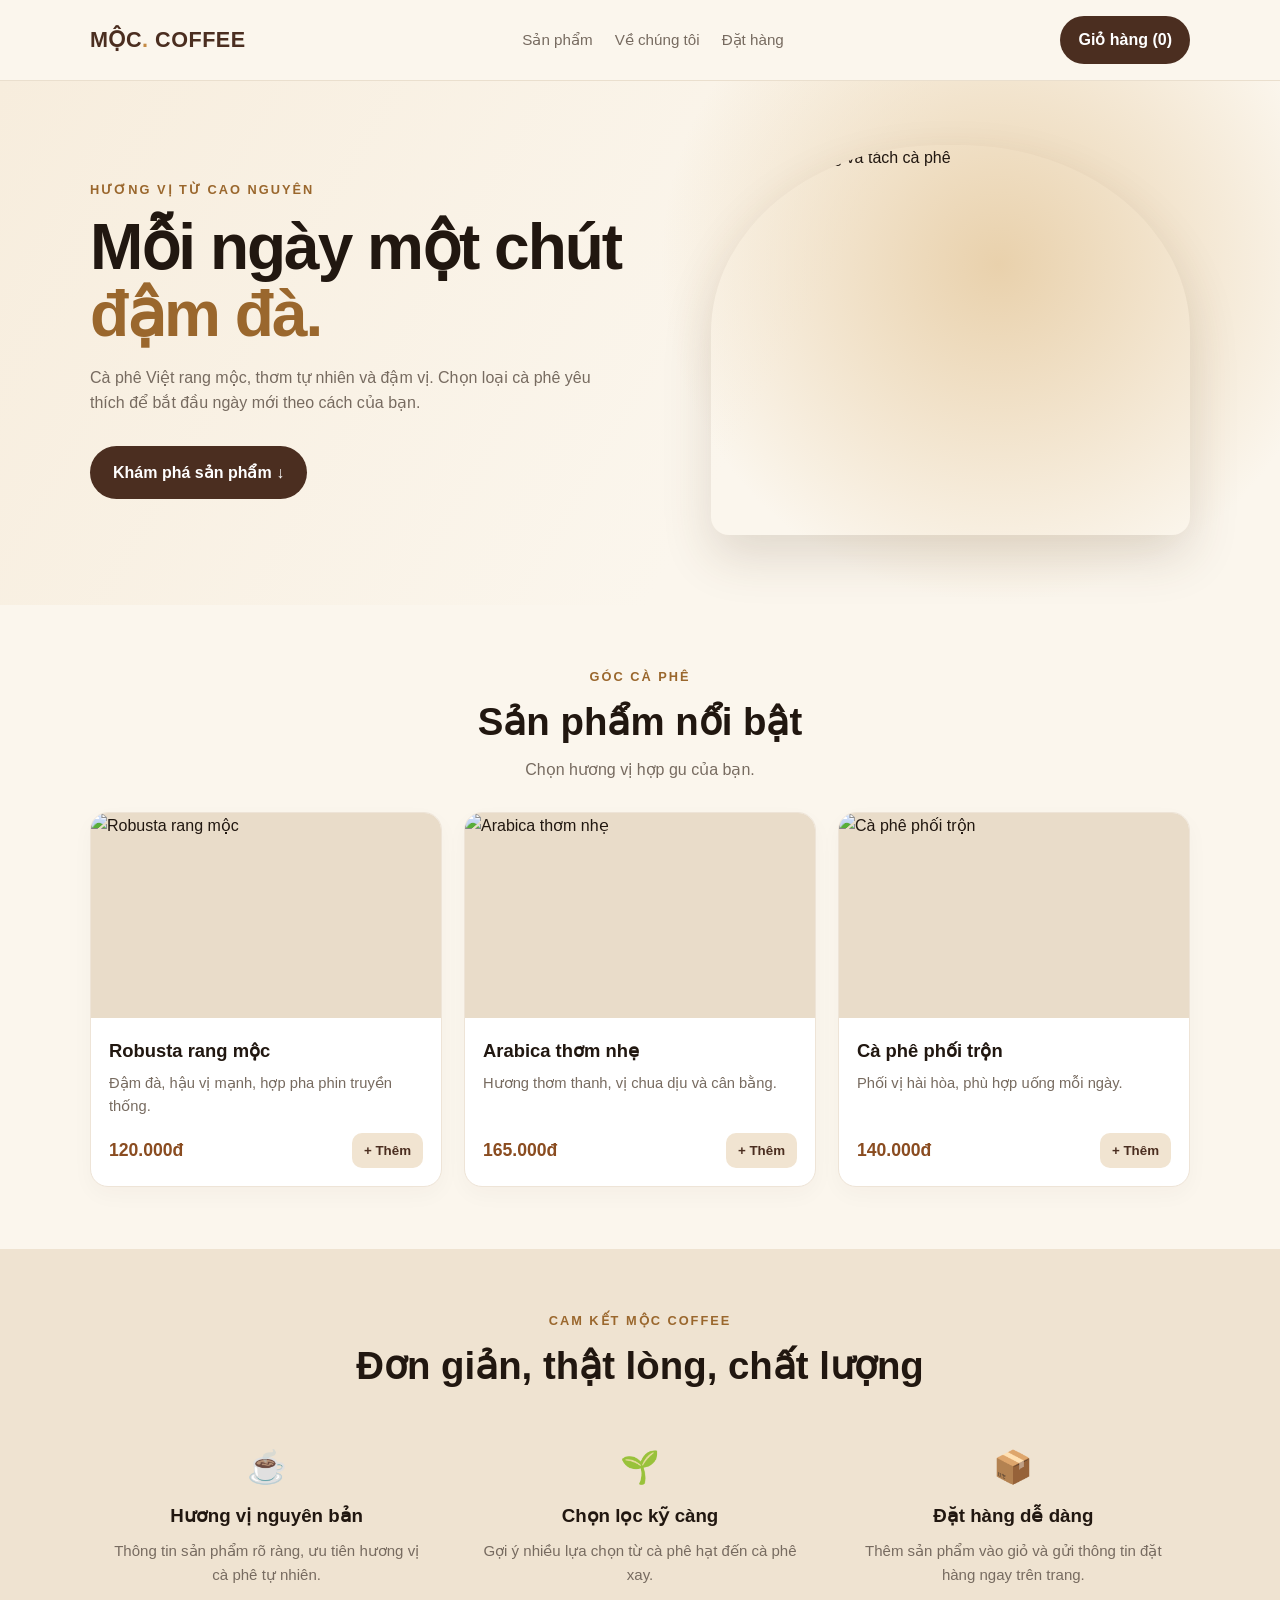
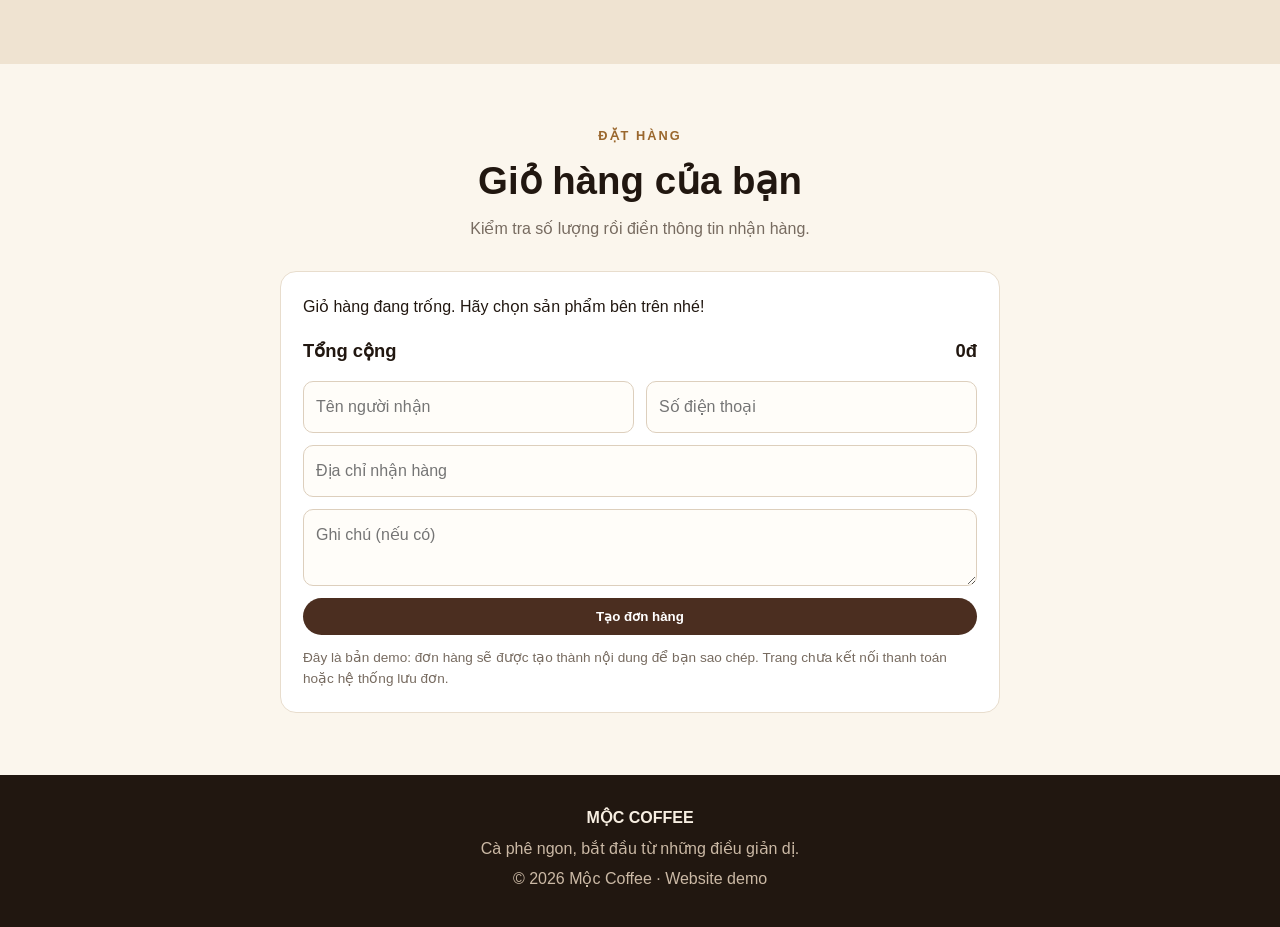
==== website-ca-phe/index.html @ 6c5aed4b "Tách HTML CSS JavaScript thành các file riêng cho VS Code" ====
<!doctype html>
<html lang="vi">
<head>
<meta charset="utf-8">
<meta name="viewport" content="width=device-width, initial-scale=1">
<meta name="description" content="Cà phê nguyên chất, rang mộc, giao tận nhà.">
<title>Mộc Coffee — Cà phê nguyên chất</title>
<link rel="stylesheet" href="style.css">
</head>
<body>
<header><div class="wrap"><nav><a class="logo" href="#">MỘC<span>.</span> COFFEE</a><div class="navlinks"><a href="#san-pham">Sản phẩm</a><a href="#ve-chung-toi">Về chúng tôi</a><a href="#dat-hang">Đặt hàng</a></div><a class="cartbtn" href="#dat-hang">Giỏ hàng (<span id="cart-count">0</span>)</a></nav></div></header>
<main>
<section class="hero"><div class="wrap hero-grid"><div><div class="eyebrow">Hương vị từ cao nguyên</div><h1>Mỗi ngày một chút <span style="color:#9a672d">đậm đà.</span></h1><p>Cà phê Việt rang mộc, thơm tự nhiên và đậm vị. Chọn loại cà phê yêu thích để bắt đầu ngày mới theo cách của bạn.</p><a class="btn" href="#san-pham">Khám phá sản phẩm ↓</a></div><img class="hero-img" src="https://images.unsplash.com/photo-1447933601403-0c6688de566e?auto=format&fit=crop&w=1000&q=85" alt="Hạt cà phê rang và tách cà phê"></div></section>
<section id="san-pham"><div class="wrap"><div class="section-head"><div class="eyebrow">Góc cà phê</div><h2>Sản phẩm nổi bật</h2><p>Chọn hương vị hợp gu của bạn.</p></div><div class="products" id="products"></div></div></section>
<section class="promise" id="ve-chung-toi"><div class="wrap"><div class="section-head"><div class="eyebrow">Cam kết Mộc Coffee</div><h2>Đơn giản, thật lòng, chất lượng</h2></div><div class="promise-grid"><article><div class="emoji">☕</div><h3>Hương vị nguyên bản</h3><p>Thông tin sản phẩm rõ ràng, ưu tiên hương vị cà phê tự nhiên.</p></article><article><div class="emoji">🌱</div><h3>Chọn lọc kỹ càng</h3><p>Gợi ý nhiều lựa chọn từ cà phê hạt đến cà phê xay.</p></article><article><div class="emoji">📦</div><h3>Đặt hàng dễ dàng</h3><p>Thêm sản phẩm vào giỏ và gửi thông tin đặt hàng ngay trên trang.</p></article></div></div></section>
<section id="dat-hang"><div class="wrap"><div class="section-head"><div class="eyebrow">Đặt hàng</div><h2>Giỏ hàng của bạn</h2><p>Kiểm tra số lượng rồi điền thông tin nhận hàng.</p></div><div class="cart-panel"><div id="cart-items">Giỏ hàng đang trống. Hãy chọn sản phẩm bên trên nhé!</div><div class="cart-total"><span>Tổng cộng</span><span id="cart-total">0đ</span></div><form class="checkout" id="order-form"><input id="customer-name" placeholder="Tên người nhận" required><input id="customer-phone" placeholder="Số điện thoại" type="tel" required><input id="customer-address" placeholder="Địa chỉ nhận hàng" required style="grid-column:1/-1"><textarea id="customer-note" placeholder="Ghi chú (nếu có)"></textarea><button class="btn" type="submit">Tạo đơn hàng</button></form><p class="notice">Đây là bản demo: đơn hàng sẽ được tạo thành nội dung để bạn sao chép. Trang chưa kết nối thanh toán hoặc hệ thống lưu đơn.</p><div id="order-result" aria-live="polite"></div></div></div></section>
</main>
<footer><div class="wrap"><strong>MỘC COFFEE</strong><p>Cà phê ngon, bắt đầu từ những điều giản dị.</p><p>© <span id="year"></span> Mộc Coffee · Website demo</p></div></footer>
<script src="script.js" defer></script>
</body></html>
---- website-ca-phe/style.css ----
:root{--coffee:#4b2e20;--dark:#211710;--cream:#fbf6ed;--gold:#c58b45;--muted:#776b60}
*{box-sizing:border-box}html{scroll-behavior:smooth}body{margin:0;font-family:Arial,Helvetica,sans-serif;background:var(--cream);color:var(--dark);line-height:1.6}
a{color:inherit;text-decoration:none}.wrap{width:min(1100px,92%);margin:auto}
header{position:sticky;top:0;z-index:5;background:#fbf6edee;backdrop-filter:blur(10px);border-bottom:1px solid #eadfce}
nav{display:flex;align-items:center;justify-content:space-between;gap:18px;padding:16px 0}.logo{font-size:1.35rem;font-weight:800;color:var(--coffee);letter-spacing:.5px}.logo span{color:var(--gold)}.navlinks{display:flex;gap:22px;color:var(--muted);font-size:.95rem}.cartbtn,.btn{border:0;border-radius:999px;background:var(--coffee);color:white;padding:11px 18px;cursor:pointer;font-weight:700}.cartbtn{white-space:nowrap}.hero{padding:64px 0 70px;background:radial-gradient(circle at 78% 35%,#e9d1ac 0,transparent 32%),linear-gradient(120deg,#f7eddd,#fbf6ed 60%);overflow:hidden}
.hero-grid{display:grid;grid-template-columns:1.1fr .9fr;align-items:center;gap:36px}.eyebrow{color:#9a672d;text-transform:uppercase;letter-spacing:2px;font-weight:800;font-size:.8rem}.hero h1{font-size:clamp(2.5rem,5vw,4.6rem);line-height:1.05;letter-spacing:-2px;margin:14px 0}.hero p{color:var(--muted);max-width:510px}.hero .btn{display:inline-block;margin-top:14px;padding:14px 23px}.hero-img{width:100%;height:390px;object-fit:cover;border-radius:48% 48% 18px 18px;box-shadow:0 22px 50px #563a2028}
section{padding:62px 0}.section-head{text-align:center;margin-bottom:30px}.section-head h2{font-size:clamp(1.8rem,3vw,2.5rem);margin:4px 0}.section-head p{color:var(--muted);margin:0}.products{display:grid;grid-template-columns:repeat(3,1fr);gap:22px}.product{background:white;border:1px solid #eee4d7;border-radius:18px;overflow:hidden;box-shadow:0 8px 22px #3d281008;display:flex;flex-direction:column}.product img{width:100%;height:205px;object-fit:cover;background:#e9dcc9}.product-body{padding:18px;display:flex;flex-direction:column;flex:1}.product h3{margin:0 0 6px;font-size:1.15rem}.product p{margin:0 0 14px;color:var(--muted);font-size:.92rem;flex:1}.price-row{display:flex;align-items:center;justify-content:space-between;gap:10px}.price{font-weight:800;color:#8a4c20;font-size:1.1rem}.add{background:#f1e4d1;color:var(--coffee);border:0;border-radius:10px;padding:10px 12px;font-weight:800;cursor:pointer}.add:hover{background:#e7d1b2}
.promise{background:#efe3d1}.promise-grid{display:grid;grid-template-columns:repeat(3,1fr);gap:20px;text-align:center}.promise article{padding:15px}.promise .emoji{font-size:2rem}.promise h3{margin:8px 0}.promise p{color:var(--muted);margin:0;font-size:.94rem}
.cart-panel{background:white;border:1px solid #e8ddcd;border-radius:16px;padding:22px;max-width:720px;margin:28px auto 0}.cart-panel h3{margin-top:0}.cart-line{display:flex;justify-content:space-between;gap:12px;border-bottom:1px solid #eee5d9;padding:10px 0}.cart-line button{border:0;background:none;color:#9a4a2c;cursor:pointer}.cart-total{display:flex;justify-content:space-between;font-weight:800;font-size:1.15rem;padding:16px 0}.checkout{display:grid;grid-template-columns:1fr 1fr;gap:12px}.checkout input,.checkout textarea{width:100%;padding:12px;border:1px solid #ddcfbd;border-radius:10px;font:inherit;background:#fffdf9}.checkout textarea{grid-column:1/-1;min-height:75px}.checkout button{grid-column:1/-1}
.notice{font-size:.85rem;color:var(--muted);margin:12px 0 0}footer{background:var(--dark);color:#f8efe2;padding:30px 0;text-align:center}footer p{color:#cbb9a5;margin:5px}
@media(max-width:760px){.hero-grid{grid-template-columns:1fr}.hero-img{height:270px;max-width:440px;margin:auto}.products{grid-template-columns:1fr 1fr}.navlinks{display:none}.promise-grid{grid-template-columns:1fr}.hero{padding-top:44px}}
@media(max-width:480px){.products{grid-template-columns:1fr}.product img{height:230px}.checkout{grid-template-columns:1fr}.checkout textarea,.checkout button{grid-column:auto}.hero h1{letter-spacing:-1px}}
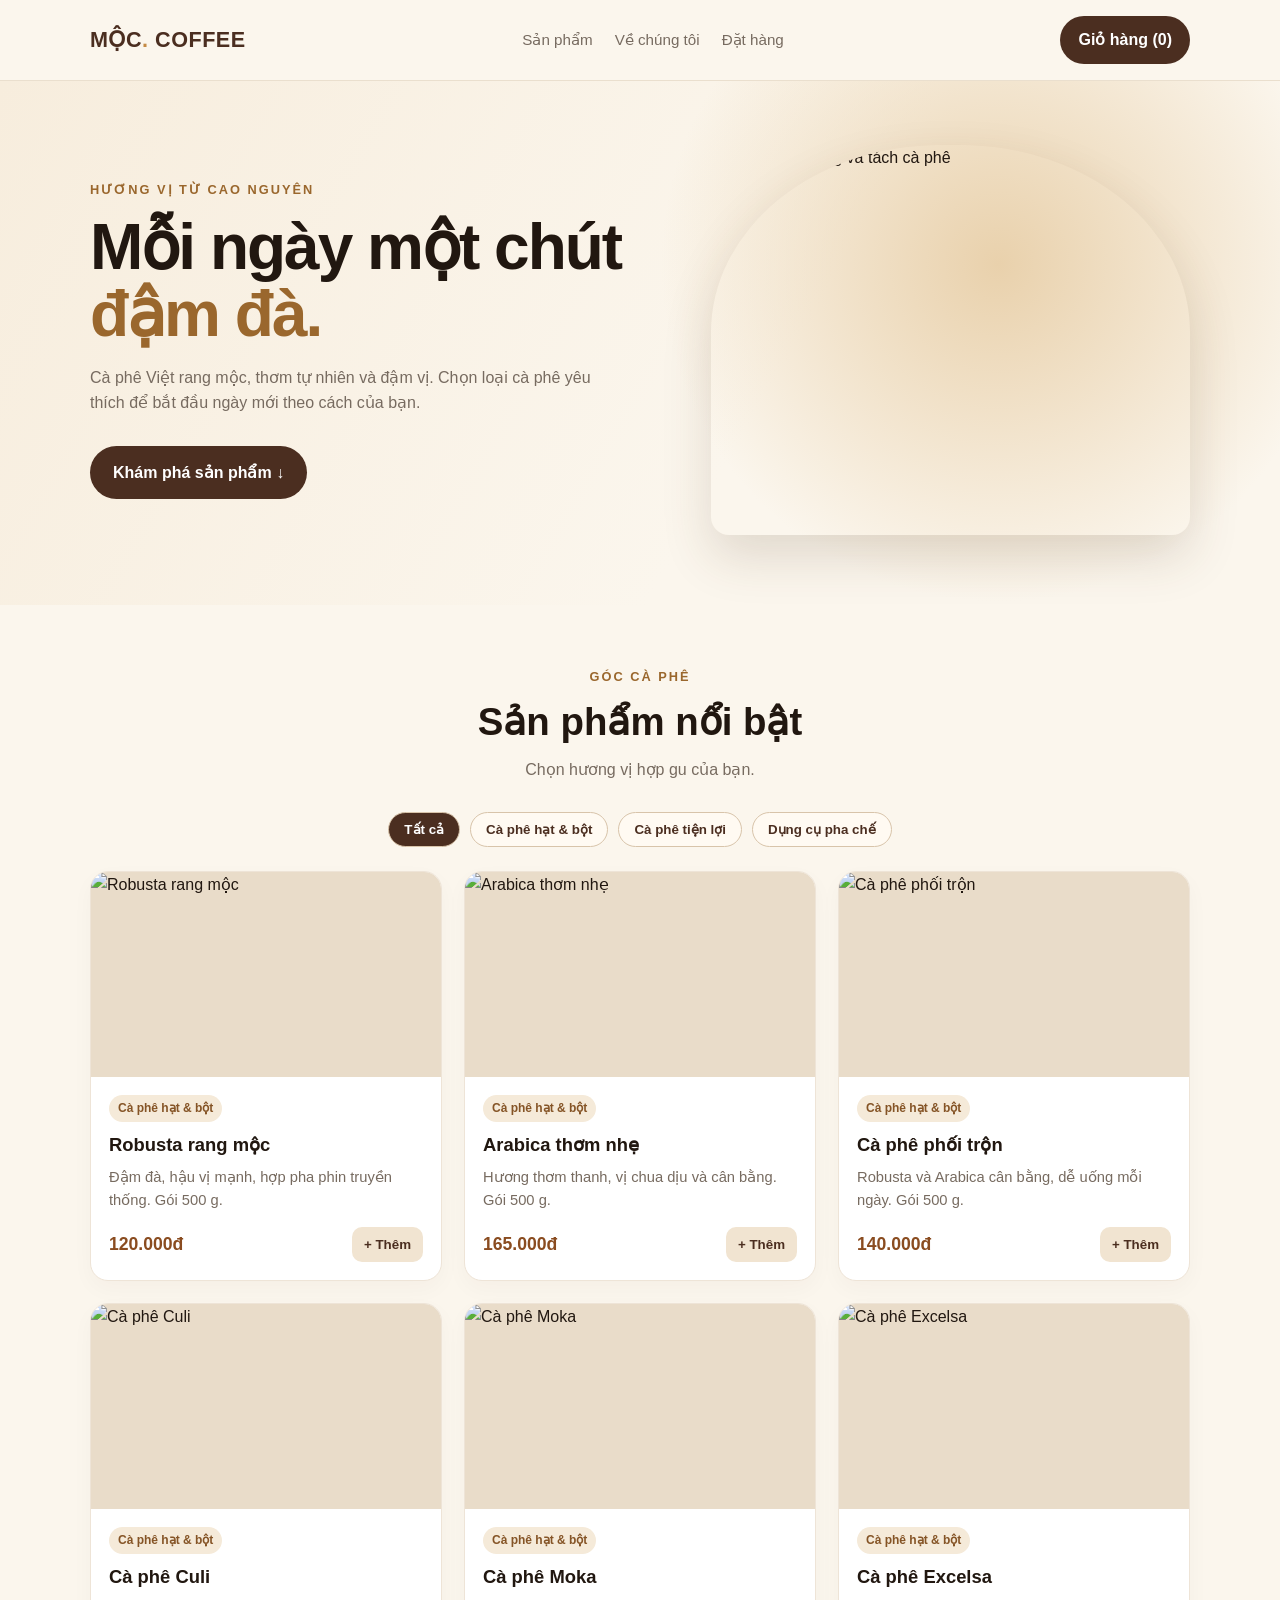
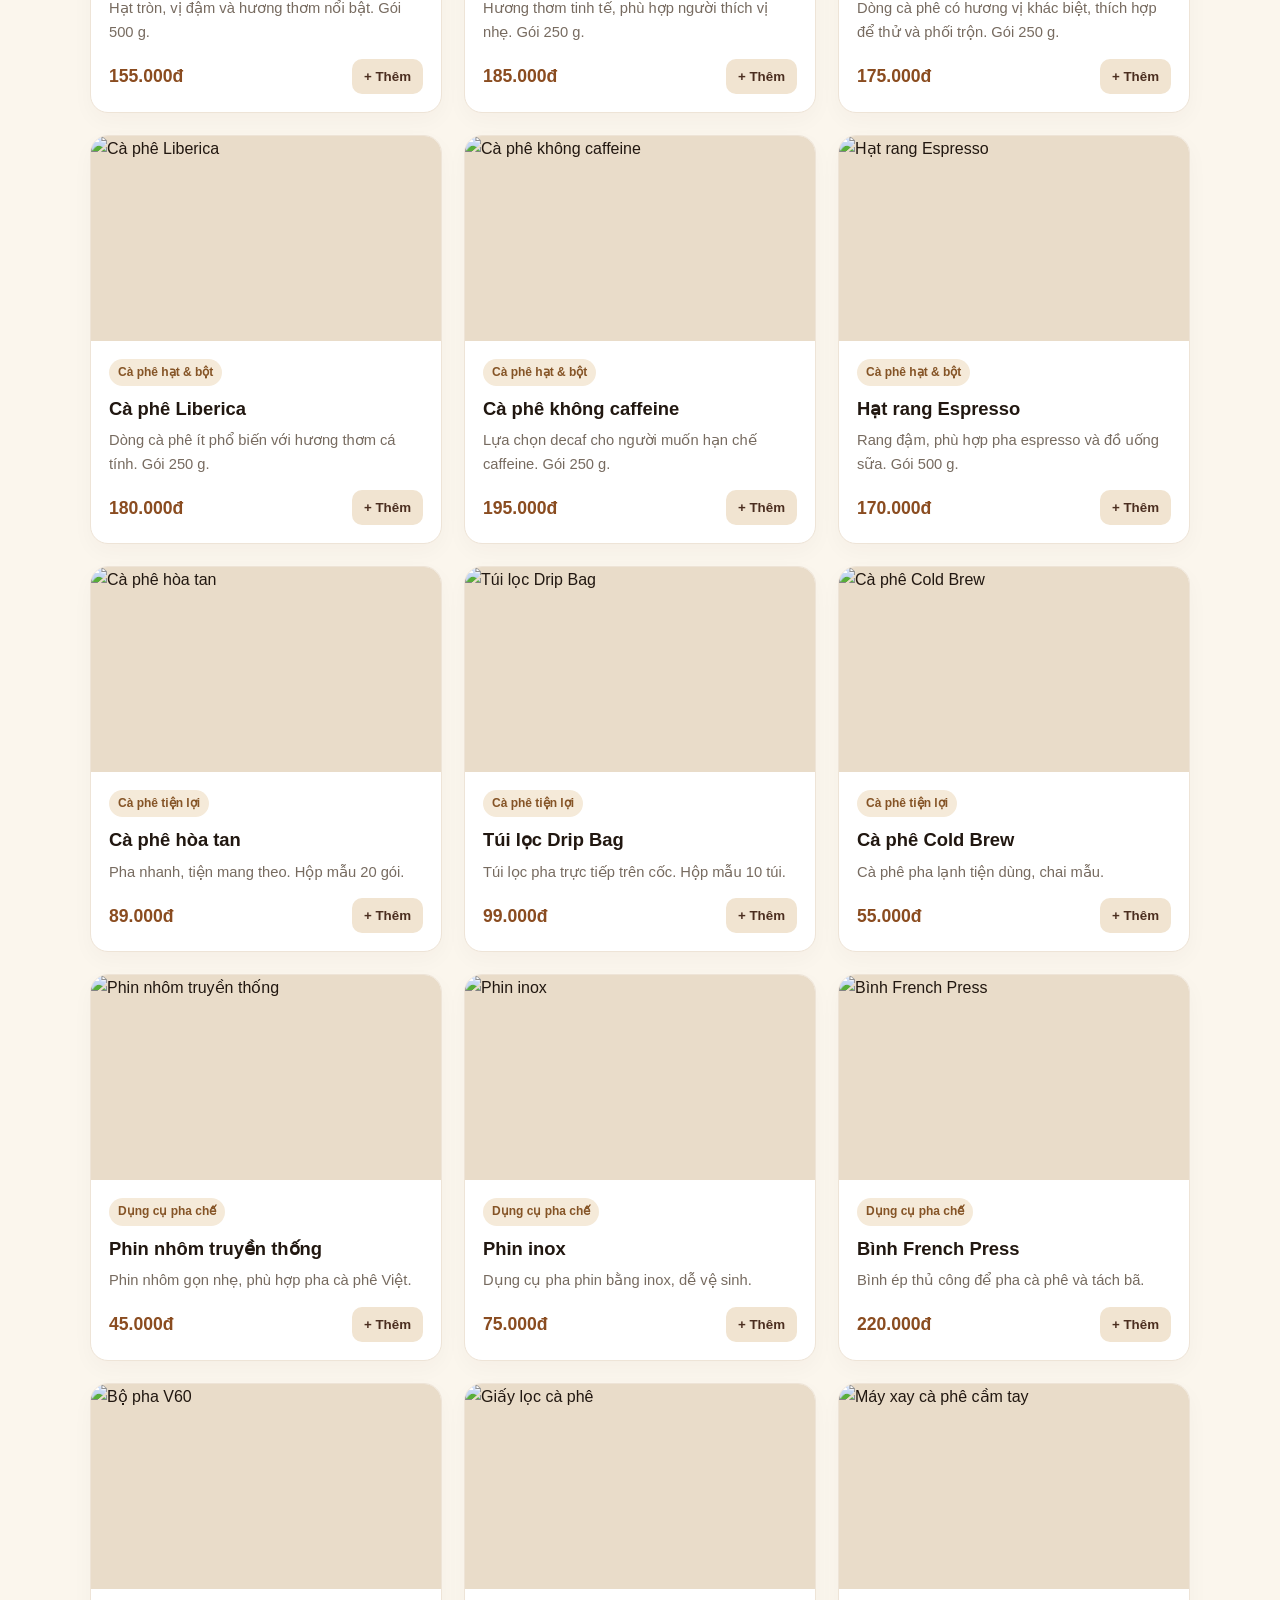
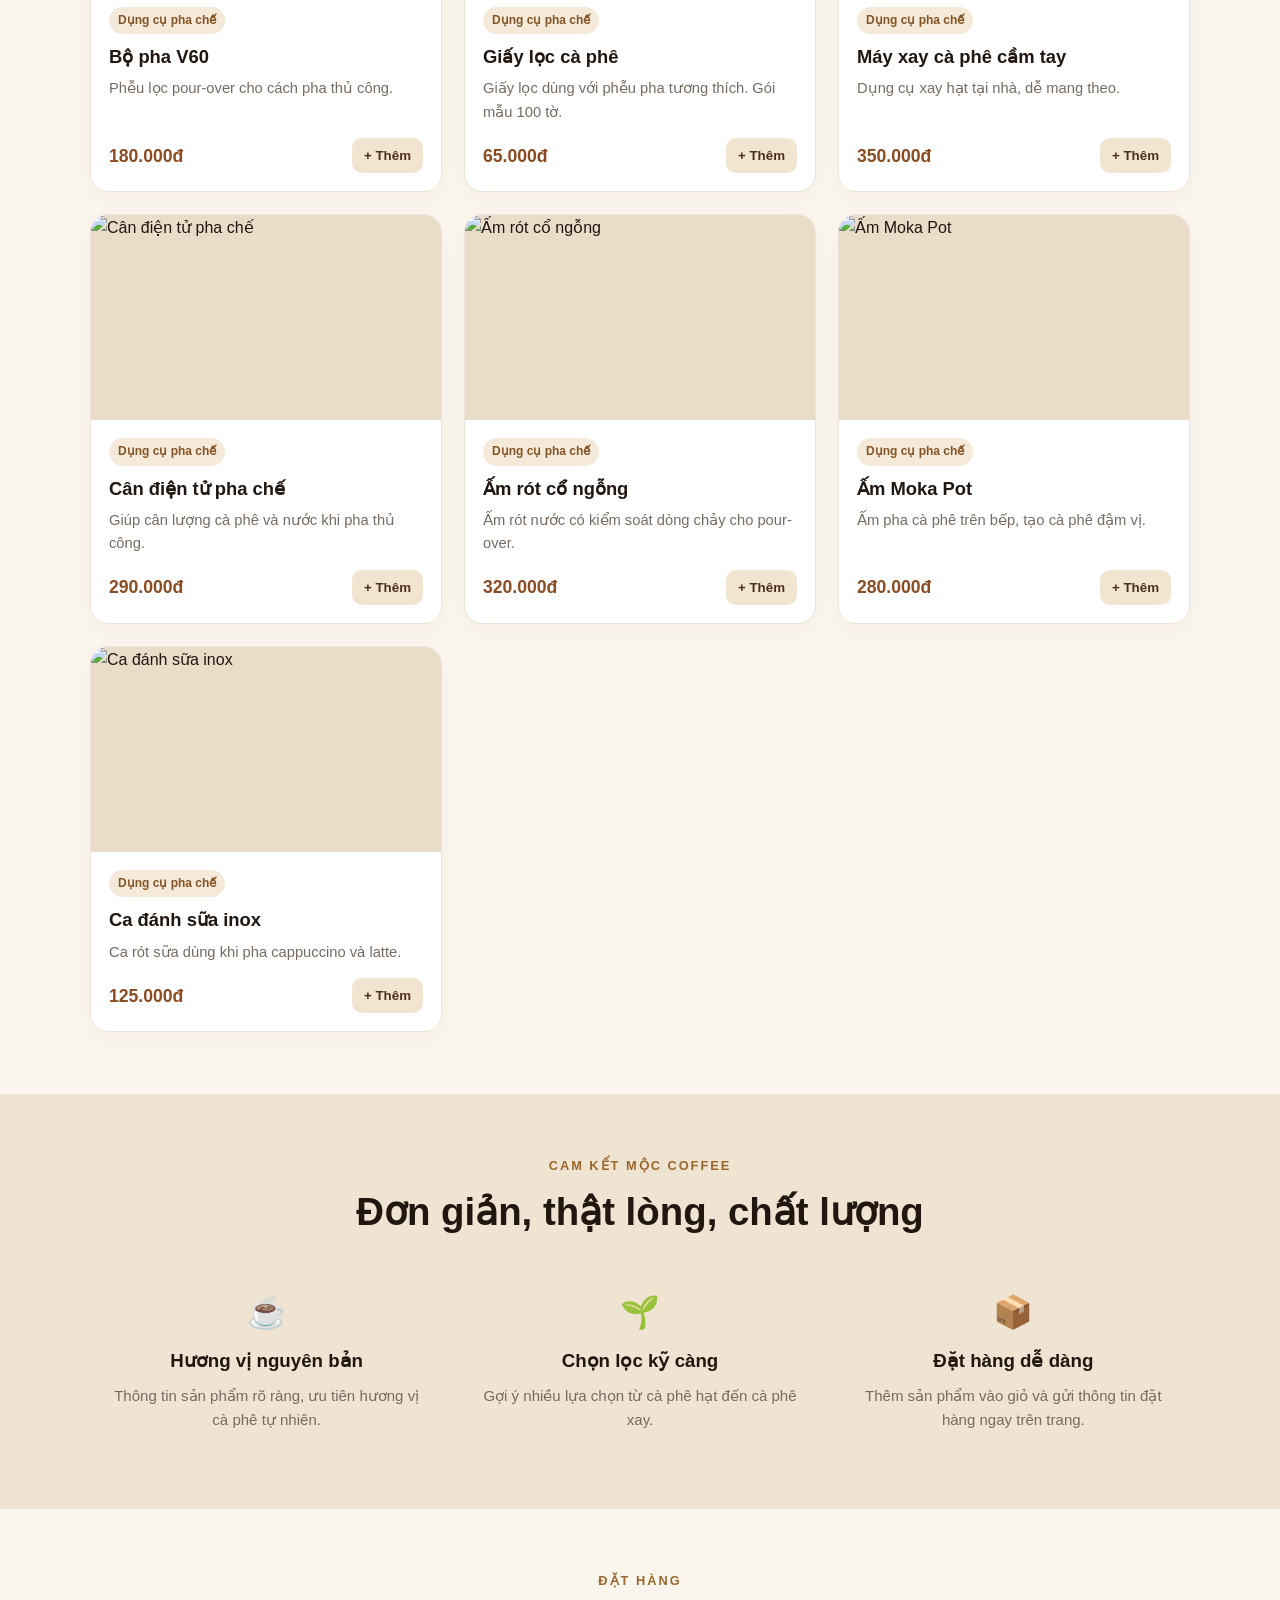
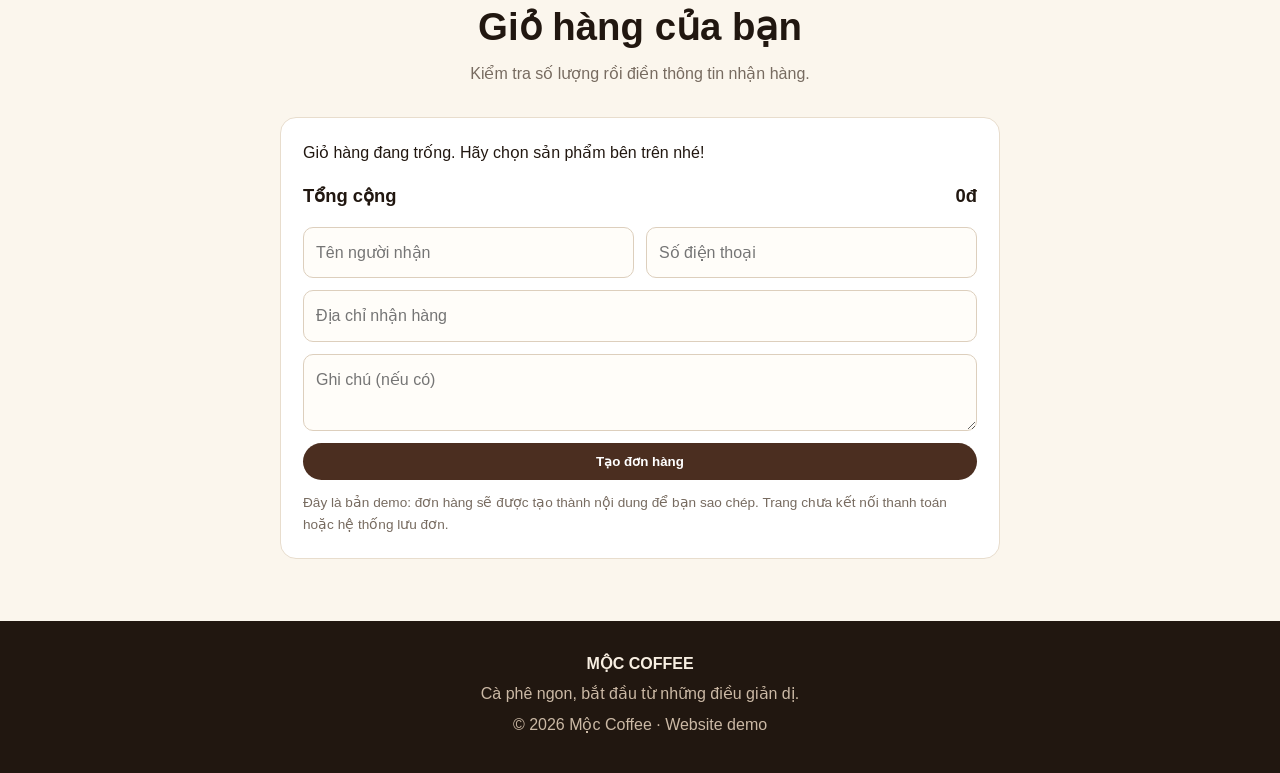
==== commit 42479ec9: "Mở rộng cửa hàng với nhiều loại cà phê và dụng cụ pha chế" ====
--- a/website-ca-phe/index.html
+++ b/website-ca-phe/index.html
@@ -5,16 +5,81 @@
 <meta name="viewport" content="width=device-width, initial-scale=1">
 <meta name="description" content="Cà phê nguyên chất, rang mộc, giao tận nhà.">
 <title>Mộc Coffee — Cà phê nguyên chất</title>
-<link rel="stylesheet" href="style.css">
+<style>
+:root{--coffee:#4b2e20;--dark:#211710;--cream:#fbf6ed;--gold:#c58b45;--muted:#776b60}
+*{box-sizing:border-box}html{scroll-behavior:smooth}body{margin:0;font-family:Arial,Helvetica,sans-serif;background:var(--cream);color:var(--dark);line-height:1.6}
+a{color:inherit;text-decoration:none}.wrap{width:min(1100px,92%);margin:auto}
+header{position:sticky;top:0;z-index:5;background:#fbf6edee;backdrop-filter:blur(10px);border-bottom:1px solid #eadfce}
+nav{display:flex;align-items:center;justify-content:space-between;gap:18px;padding:16px 0}.logo{font-size:1.35rem;font-weight:800;color:var(--coffee);letter-spacing:.5px}.logo span{color:var(--gold)}.navlinks{display:flex;gap:22px;color:var(--muted);font-size:.95rem}.cartbtn,.btn{border:0;border-radius:999px;background:var(--coffee);color:white;padding:11px 18px;cursor:pointer;font-weight:700}.cartbtn{white-space:nowrap}.hero{padding:64px 0 70px;background:radial-gradient(circle at 78% 35%,#e9d1ac 0,transparent 32%),linear-gradient(120deg,#f7eddd,#fbf6ed 60%);overflow:hidden}
+.hero-grid{display:grid;grid-template-columns:1.1fr .9fr;align-items:center;gap:36px}.eyebrow{color:#9a672d;text-transform:uppercase;letter-spacing:2px;font-weight:800;font-size:.8rem}.hero h1{font-size:clamp(2.5rem,5vw,4.6rem);line-height:1.05;letter-spacing:-2px;margin:14px 0}.hero p{color:var(--muted);max-width:510px}.hero .btn{display:inline-block;margin-top:14px;padding:14px 23px}.hero-img{width:100%;height:390px;object-fit:cover;border-radius:48% 48% 18px 18px;box-shadow:0 22px 50px #563a2028}
+section{padding:62px 0}.section-head{text-align:center;margin-bottom:30px}.section-head h2{font-size:clamp(1.8rem,3vw,2.5rem);margin:4px 0}.section-head p{color:var(--muted);margin:0}.filters{display:flex;justify-content:center;flex-wrap:wrap;gap:10px;margin:0 0 24px}.filter{border:1px solid #d8c4aa;background:#fffaf2;color:var(--coffee);border-radius:999px;padding:9px 15px;cursor:pointer;font-weight:700}.filter.active,.filter:hover{background:var(--coffee);color:white}.product-category{display:inline-block;align-self:flex-start;font-size:.75rem;font-weight:700;color:#855426;background:#f5ead9;border-radius:999px;padding:4px 9px;margin-bottom:8px}.products{display:grid;grid-template-columns:repeat(3,1fr);gap:22px}.product{background:white;border:1px solid #eee4d7;border-radius:18px;overflow:hidden;box-shadow:0 8px 22px #3d281008;display:flex;flex-direction:column}.product img{width:100%;height:205px;object-fit:cover;background:#e9dcc9}.product-body{padding:18px;display:flex;flex-direction:column;flex:1}.product h3{margin:0 0 6px;font-size:1.15rem}.product p{margin:0 0 14px;color:var(--muted);font-size:.92rem;flex:1}.price-row{display:flex;align-items:center;justify-content:space-between;gap:10px}.price{font-weight:800;color:#8a4c20;font-size:1.1rem}.add{background:#f1e4d1;color:var(--coffee);border:0;border-radius:10px;padding:10px 12px;font-weight:800;cursor:pointer}.add:hover{background:#e7d1b2}
+.promise{background:#efe3d1}.promise-grid{display:grid;grid-template-columns:repeat(3,1fr);gap:20px;text-align:center}.promise article{padding:15px}.promise .emoji{font-size:2rem}.promise h3{margin:8px 0}.promise p{color:var(--muted);margin:0;font-size:.94rem}
+.cart-panel{background:white;border:1px solid #e8ddcd;border-radius:16px;padding:22px;max-width:720px;margin:28px auto 0}.cart-panel h3{margin-top:0}.cart-line{display:flex;justify-content:space-between;gap:12px;border-bottom:1px solid #eee5d9;padding:10px 0}.cart-line button{border:0;background:none;color:#9a4a2c;cursor:pointer}.cart-total{display:flex;justify-content:space-between;font-weight:800;font-size:1.15rem;padding:16px 0}.checkout{display:grid;grid-template-columns:1fr 1fr;gap:12px}.checkout input,.checkout textarea{width:100%;padding:12px;border:1px solid #ddcfbd;border-radius:10px;font:inherit;background:#fffdf9}.checkout textarea{grid-column:1/-1;min-height:75px}.checkout button{grid-column:1/-1}
+.notice{font-size:.85rem;color:var(--muted);margin:12px 0 0}footer{background:var(--dark);color:#f8efe2;padding:30px 0;text-align:center}footer p{color:#cbb9a5;margin:5px}
+@media(max-width:760px){.hero-grid{grid-template-columns:1fr}.hero-img{height:270px;max-width:440px;margin:auto}.products{grid-template-columns:1fr 1fr}.navlinks{display:none}.promise-grid{grid-template-columns:1fr}.hero{padding-top:44px}}
+@media(max-width:480px){.products{grid-template-columns:1fr}.product img{height:230px}.checkout{grid-template-columns:1fr}.checkout textarea,.checkout button{grid-column:auto}.hero h1{letter-spacing:-1px}}
+
+</style>
 </head>
 <body>
 <header><div class="wrap"><nav><a class="logo" href="#">MỘC<span>.</span> COFFEE</a><div class="navlinks"><a href="#san-pham">Sản phẩm</a><a href="#ve-chung-toi">Về chúng tôi</a><a href="#dat-hang">Đặt hàng</a></div><a class="cartbtn" href="#dat-hang">Giỏ hàng (<span id="cart-count">0</span>)</a></nav></div></header>
 <main>
 <section class="hero"><div class="wrap hero-grid"><div><div class="eyebrow">Hương vị từ cao nguyên</div><h1>Mỗi ngày một chút <span style="color:#9a672d">đậm đà.</span></h1><p>Cà phê Việt rang mộc, thơm tự nhiên và đậm vị. Chọn loại cà phê yêu thích để bắt đầu ngày mới theo cách của bạn.</p><a class="btn" href="#san-pham">Khám phá sản phẩm ↓</a></div><img class="hero-img" src="https://images.unsplash.com/photo-1447933601403-0c6688de566e?auto=format&fit=crop&w=1000&q=85" alt="Hạt cà phê rang và tách cà phê"></div></section>
-<section id="san-pham"><div class="wrap"><div class="section-head"><div class="eyebrow">Góc cà phê</div><h2>Sản phẩm nổi bật</h2><p>Chọn hương vị hợp gu của bạn.</p></div><div class="products" id="products"></div></div></section>
+<section id="san-pham"><div class="wrap"><div class="section-head"><div class="eyebrow">Góc cà phê</div><h2>Sản phẩm nổi bật</h2><p>Chọn hương vị hợp gu của bạn.</p></div><div class="filters" id="product-filters" aria-label="Lọc sản phẩm"><button class="filter active" type="button" data-filter="Tất cả">Tất cả</button><button class="filter" type="button" data-filter="Cà phê hạt & bột">Cà phê hạt & bột</button><button class="filter" type="button" data-filter="Cà phê tiện lợi">Cà phê tiện lợi</button><button class="filter" type="button" data-filter="Dụng cụ pha chế">Dụng cụ pha chế</button></div><div class="products" id="products"></div></div></section>
 <section class="promise" id="ve-chung-toi"><div class="wrap"><div class="section-head"><div class="eyebrow">Cam kết Mộc Coffee</div><h2>Đơn giản, thật lòng, chất lượng</h2></div><div class="promise-grid"><article><div class="emoji">☕</div><h3>Hương vị nguyên bản</h3><p>Thông tin sản phẩm rõ ràng, ưu tiên hương vị cà phê tự nhiên.</p></article><article><div class="emoji">🌱</div><h3>Chọn lọc kỹ càng</h3><p>Gợi ý nhiều lựa chọn từ cà phê hạt đến cà phê xay.</p></article><article><div class="emoji">📦</div><h3>Đặt hàng dễ dàng</h3><p>Thêm sản phẩm vào giỏ và gửi thông tin đặt hàng ngay trên trang.</p></article></div></div></section>
 <section id="dat-hang"><div class="wrap"><div class="section-head"><div class="eyebrow">Đặt hàng</div><h2>Giỏ hàng của bạn</h2><p>Kiểm tra số lượng rồi điền thông tin nhận hàng.</p></div><div class="cart-panel"><div id="cart-items">Giỏ hàng đang trống. Hãy chọn sản phẩm bên trên nhé!</div><div class="cart-total"><span>Tổng cộng</span><span id="cart-total">0đ</span></div><form class="checkout" id="order-form"><input id="customer-name" placeholder="Tên người nhận" required><input id="customer-phone" placeholder="Số điện thoại" type="tel" required><input id="customer-address" placeholder="Địa chỉ nhận hàng" required style="grid-column:1/-1"><textarea id="customer-note" placeholder="Ghi chú (nếu có)"></textarea><button class="btn" type="submit">Tạo đơn hàng</button></form><p class="notice">Đây là bản demo: đơn hàng sẽ được tạo thành nội dung để bạn sao chép. Trang chưa kết nối thanh toán hoặc hệ thống lưu đơn.</p><div id="order-result" aria-live="polite"></div></div></div></section>
 </main>
 <footer><div class="wrap"><strong>MỘC COFFEE</strong><p>Cà phê ngon, bắt đầu từ những điều giản dị.</p><p>© <span id="year"></span> Mộc Coffee · Website demo</p></div></footer>
-<script src="script.js" defer></script>
+<script>
+const products=[
+{id:1,category:"Cà phê hạt & bột",name:"Robusta rang mộc",desc:"Đậm đà, hậu vị mạnh, hợp pha phin truyền thống. Gói 500 g.",price:120000,image:"https://images.unsplash.com/photo-1559525839-b184a4d698c7?auto=format&fit=crop&w=800&q=80"},
+{id:2,category:"Cà phê hạt & bột",name:"Arabica thơm nhẹ",desc:"Hương thơm thanh, vị chua dịu và cân bằng. Gói 500 g.",price:165000,image:"https://images.unsplash.com/photo-1559525839-8f275b3c5edd?auto=format&fit=crop&w=800&q=80"},
+{id:3,category:"Cà phê hạt & bột",name:"Cà phê phối trộn",desc:"Robusta và Arabica cân bằng, dễ uống mỗi ngày. Gói 500 g.",price:140000,image:"https://images.unsplash.com/photo-1611854779393-1b2da9d400fe?auto=format&fit=crop&w=800&q=80"},
+{id:4,category:"Cà phê hạt & bột",name:"Cà phê Culi",desc:"Hạt tròn, vị đậm và hương thơm nổi bật. Gói 500 g.",price:155000,image:"https://images.unsplash.com/photo-1447933601403-0c6688de566e?auto=format&fit=crop&w=800&q=80"},
+{id:5,category:"Cà phê hạt & bột",name:"Cà phê Moka",desc:"Hương thơm tinh tế, phù hợp người thích vị nhẹ. Gói 250 g.",price:185000,image:"https://images.unsplash.com/photo-1495474472287-4d71bcdd2085?auto=format&fit=crop&w=800&q=80"},
+{id:6,category:"Cà phê hạt & bột",name:"Cà phê Excelsa",desc:"Dòng cà phê có hương vị khác biệt, thích hợp để thử và phối trộn. Gói 250 g.",price:175000,image:"https://images.unsplash.com/photo-1514432324607-a09d9b4aefdd?auto=format&fit=crop&w=800&q=80"},
+{id:7,category:"Cà phê hạt & bột",name:"Cà phê Liberica",desc:"Dòng cà phê ít phổ biến với hương thơm cá tính. Gói 250 g.",price:180000,image:"https://images.unsplash.com/photo-1442512595331-e89e73853f31?auto=format&fit=crop&w=800&q=80"},
+{id:8,category:"Cà phê hạt & bột",name:"Cà phê không caffeine",desc:"Lựa chọn decaf cho người muốn hạn chế caffeine. Gói 250 g.",price:195000,image:"https://images.unsplash.com/photo-1445116572660-236099ec97a0?auto=format&fit=crop&w=800&q=80"},
+{id:9,category:"Cà phê hạt & bột",name:"Hạt rang Espresso",desc:"Rang đậm, phù hợp pha espresso và đồ uống sữa. Gói 500 g.",price:170000,image:"https://images.unsplash.com/photo-1510707577719-ae7c14805e76?auto=format&fit=crop&w=800&q=80"},
+{id:10,category:"Cà phê tiện lợi",name:"Cà phê hòa tan",desc:"Pha nhanh, tiện mang theo. Hộp mẫu 20 gói.",price:89000,image:"https://images.unsplash.com/photo-1517701604599-bb29b565090c?auto=format&fit=crop&w=800&q=80"},
+{id:11,category:"Cà phê tiện lợi",name:"Túi lọc Drip Bag",desc:"Túi lọc pha trực tiếp trên cốc. Hộp mẫu 10 túi.",price:99000,image:"https://images.unsplash.com/photo-1497515114629-f71d768fd07c?auto=format&fit=crop&w=800&q=80"},
+{id:12,category:"Cà phê tiện lợi",name:"Cà phê Cold Brew",desc:"Cà phê pha lạnh tiện dùng, chai mẫu.",price:55000,image:"https://images.unsplash.com/photo-1461023058943-07fcbe16d735?auto=format&fit=crop&w=800&q=80"},
+{id:13,category:"Dụng cụ pha chế",name:"Phin nhôm truyền thống",desc:"Phin nhôm gọn nhẹ, phù hợp pha cà phê Việt.",price:45000,image:"https://images.unsplash.com/photo-1517256673644-36ad11246d21?auto=format&fit=crop&w=800&q=80"},
+{id:14,category:"Dụng cụ pha chế",name:"Phin inox",desc:"Dụng cụ pha phin bằng inox, dễ vệ sinh.",price:75000,image:"https://images.unsplash.com/photo-1498804103079-a6351b050096?auto=format&fit=crop&w=800&q=80"},
+{id:15,category:"Dụng cụ pha chế",name:"Bình French Press",desc:"Bình ép thủ công để pha cà phê và tách bã.",price:220000,image:"https://images.unsplash.com/photo-1517701604599-bb29b565090c?auto=format&fit=crop&w=800&q=80"},
+{id:16,category:"Dụng cụ pha chế",name:"Bộ pha V60",desc:"Phễu lọc pour-over cho cách pha thủ công.",price:180000,image:"https://images.unsplash.com/photo-1495474472287-4d71bcdd2085?auto=format&fit=crop&w=800&q=80"},
+{id:17,category:"Dụng cụ pha chế",name:"Giấy lọc cà phê",desc:"Giấy lọc dùng với phễu pha tương thích. Gói mẫu 100 tờ.",price:65000,image:"https://images.unsplash.com/photo-1514432324607-a09d9b4aefdd?auto=format&fit=crop&w=800&q=80"},
+{id:18,category:"Dụng cụ pha chế",name:"Máy xay cà phê cầm tay",desc:"Dụng cụ xay hạt tại nhà, dễ mang theo.",price:350000,image:"https://images.unsplash.com/photo-1517256673644-36ad11246d21?auto=format&fit=crop&w=800&q=80"},
+{id:19,category:"Dụng cụ pha chế",name:"Cân điện tử pha chế",desc:"Giúp cân lượng cà phê và nước khi pha thủ công.",price:290000,image:"https://images.unsplash.com/photo-1498804103079-a6351b050096?auto=format&fit=crop&w=800&q=80"},
+{id:20,category:"Dụng cụ pha chế",name:"Ấm rót cổ ngỗng",desc:"Ấm rót nước có kiểm soát dòng chảy cho pour-over.",price:320000,image:"https://images.unsplash.com/photo-1497515114629-f71d768fd07c?auto=format&fit=crop&w=800&q=80"},
+{id:21,category:"Dụng cụ pha chế",name:"Ấm Moka Pot",desc:"Ấm pha cà phê trên bếp, tạo cà phê đậm vị.",price:280000,image:"https://images.unsplash.com/photo-1495474472287-4d71bcdd2085?auto=format&fit=crop&w=800&q=80"},
+{id:22,category:"Dụng cụ pha chế",name:"Ca đánh sữa inox",desc:"Ca rót sữa dùng khi pha cappuccino và latte.",price:125000,image:"https://images.unsplash.com/photo-1517701604599-bb29b565090c?auto=format&fit=crop&w=800&q=80"}
+];
+const cart={};
+const money=n=>new Intl.NumberFormat("vi-VN").format(n)+"đ";
+const productRoot=document.getElementById("products");
+let activeFilter="Tất cả";
+function renderProducts(){
+ const shown=activeFilter==="Tất cả"?products:products.filter(p=>p.category===activeFilter);
+ productRoot.innerHTML=shown.map(p=>'<article class="product"><img src="'+p.image+'" alt="'+p.name+'" loading="lazy"><div class="product-body"><span class="product-category">'+p.category+'</span><h3>'+p.name+'</h3><p>'+p.desc+'</p><div class="price-row"><span class="price">'+money(p.price)+'</span><button class="add" type="button" data-add="'+p.id+'">+ Thêm</button></div></div></article>').join("");
+}
+renderProducts();
+document.getElementById("product-filters").addEventListener("click",e=>{const button=e.target.closest("[data-filter]");if(!button)return;activeFilter=button.dataset.filter;document.querySelectorAll("[data-filter]").forEach(b=>b.classList.toggle("active",b===button));renderProducts()});
+function renderCart(){
+ const items=products.filter(p=>cart[p.id]);
+ document.getElementById("cart-count").textContent=items.reduce((n,p)=>n+cart[p.id],0);
+ document.getElementById("cart-items").innerHTML=items.length?items.map(p=>'<div class="cart-line"><span>'+p.name+' × '+cart[p.id]+'</span><span>'+money(p.price*cart[p.id])+' <button type="button" data-remove="'+p.id+'" aria-label="Bỏ một sản phẩm">−</button></span></div>').join(""):"Giỏ hàng đang trống. Hãy chọn sản phẩm bên trên nhé!";
+ document.getElementById("cart-total").textContent=money(items.reduce((n,p)=>n+p.price*cart[p.id],0));
+}
+document.addEventListener("click",e=>{const add=e.target.closest("[data-add]");const remove=e.target.closest("[data-remove]");if(add){const id=Number(add.dataset.add);cart[id]=(cart[id]||0)+1;renderCart()}if(remove){const id=Number(remove.dataset.remove);cart[id]--;if(cart[id]<=0)delete cart[id];renderCart()}});
+document.getElementById("order-form").addEventListener("submit",e=>{
+ e.preventDefault();const items=products.filter(p=>cart[p.id]);if(!items.length){document.getElementById("order-result").textContent="Bạn hãy thêm ít nhất một sản phẩm vào giỏ hàng.";return}
+ const lines=items.map(p=>'- '+p.name+' x '+cart[p.id]+': '+money(p.price*cart[p.id])).join('\n');
+ const total=items.reduce((n,p)=>n+p.price*cart[p.id],0);
+ const order='ĐƠN ĐẶT HÀNG — MỘC COFFEE\nTên: '+document.getElementById("customer-name").value+'\nSĐT: '+document.getElementById("customer-phone").value+'\nĐịa chỉ: '+document.getElementById("customer-address").value+'\nSản phẩm:\n'+lines+'\nTổng: '+money(total)+'\nGhi chú: '+(document.getElementById("customer-note").value||'Không có');
+ const box=document.getElementById("order-result");box.innerHTML='<p><strong>Đã tạo nội dung đơn hàng demo.</strong></p><textarea id="order-copy" readonly style="width:100%;min-height:190px;padding:12px;border:1px solid #ddcfbd;border-radius:10px"></textarea><button class="add" type="button" id="copy-order">Sao chép đơn hàng</button>';document.getElementById("order-copy").value=order;document.getElementById("copy-order").addEventListener("click",async()=>{try{await navigator.clipboard.writeText(order);document.getElementById("copy-order").textContent="Đã sao chép!"}catch{document.getElementById("order-copy").select();document.execCommand("copy");document.getElementById("copy-order").textContent="Hãy sao chép nội dung đã chọn"}})
+});
+document.getElementById("year").textContent=new Date().getFullYear();renderCart();
+
+</script>
 </body></html>
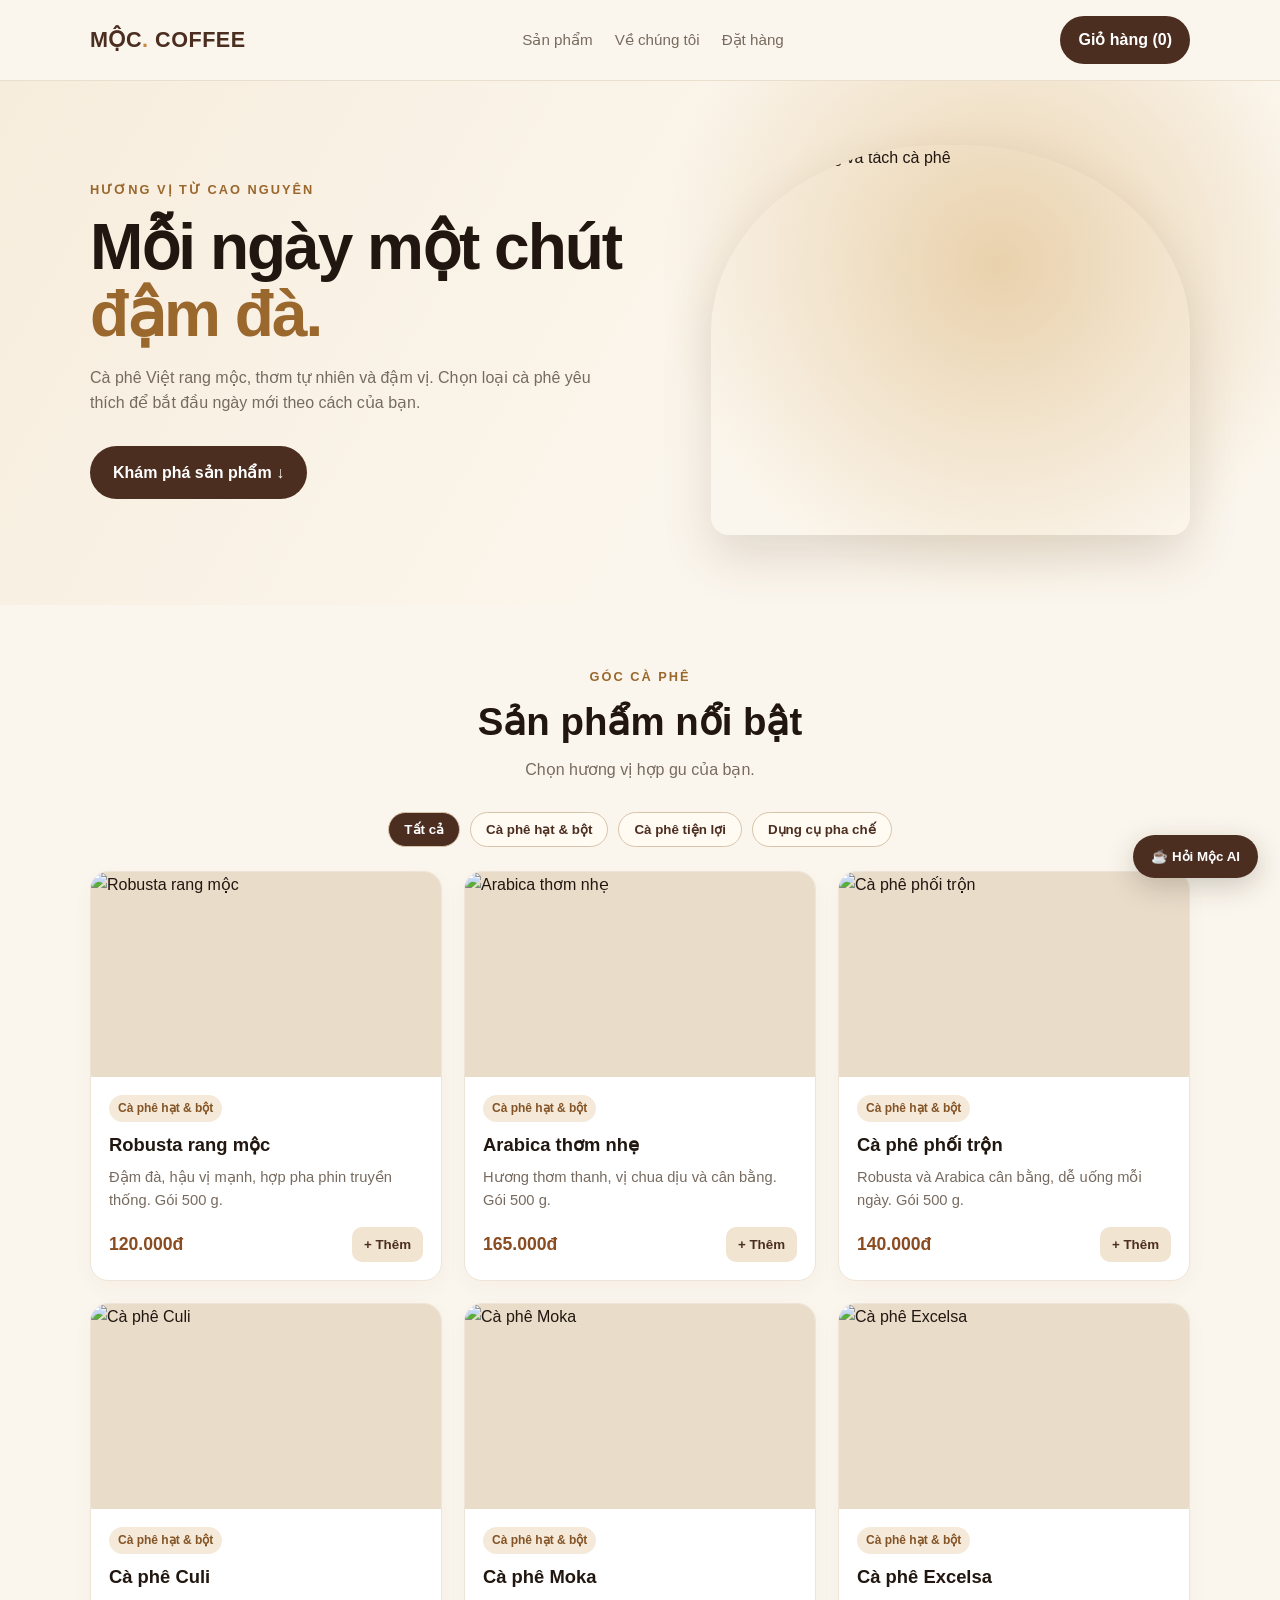
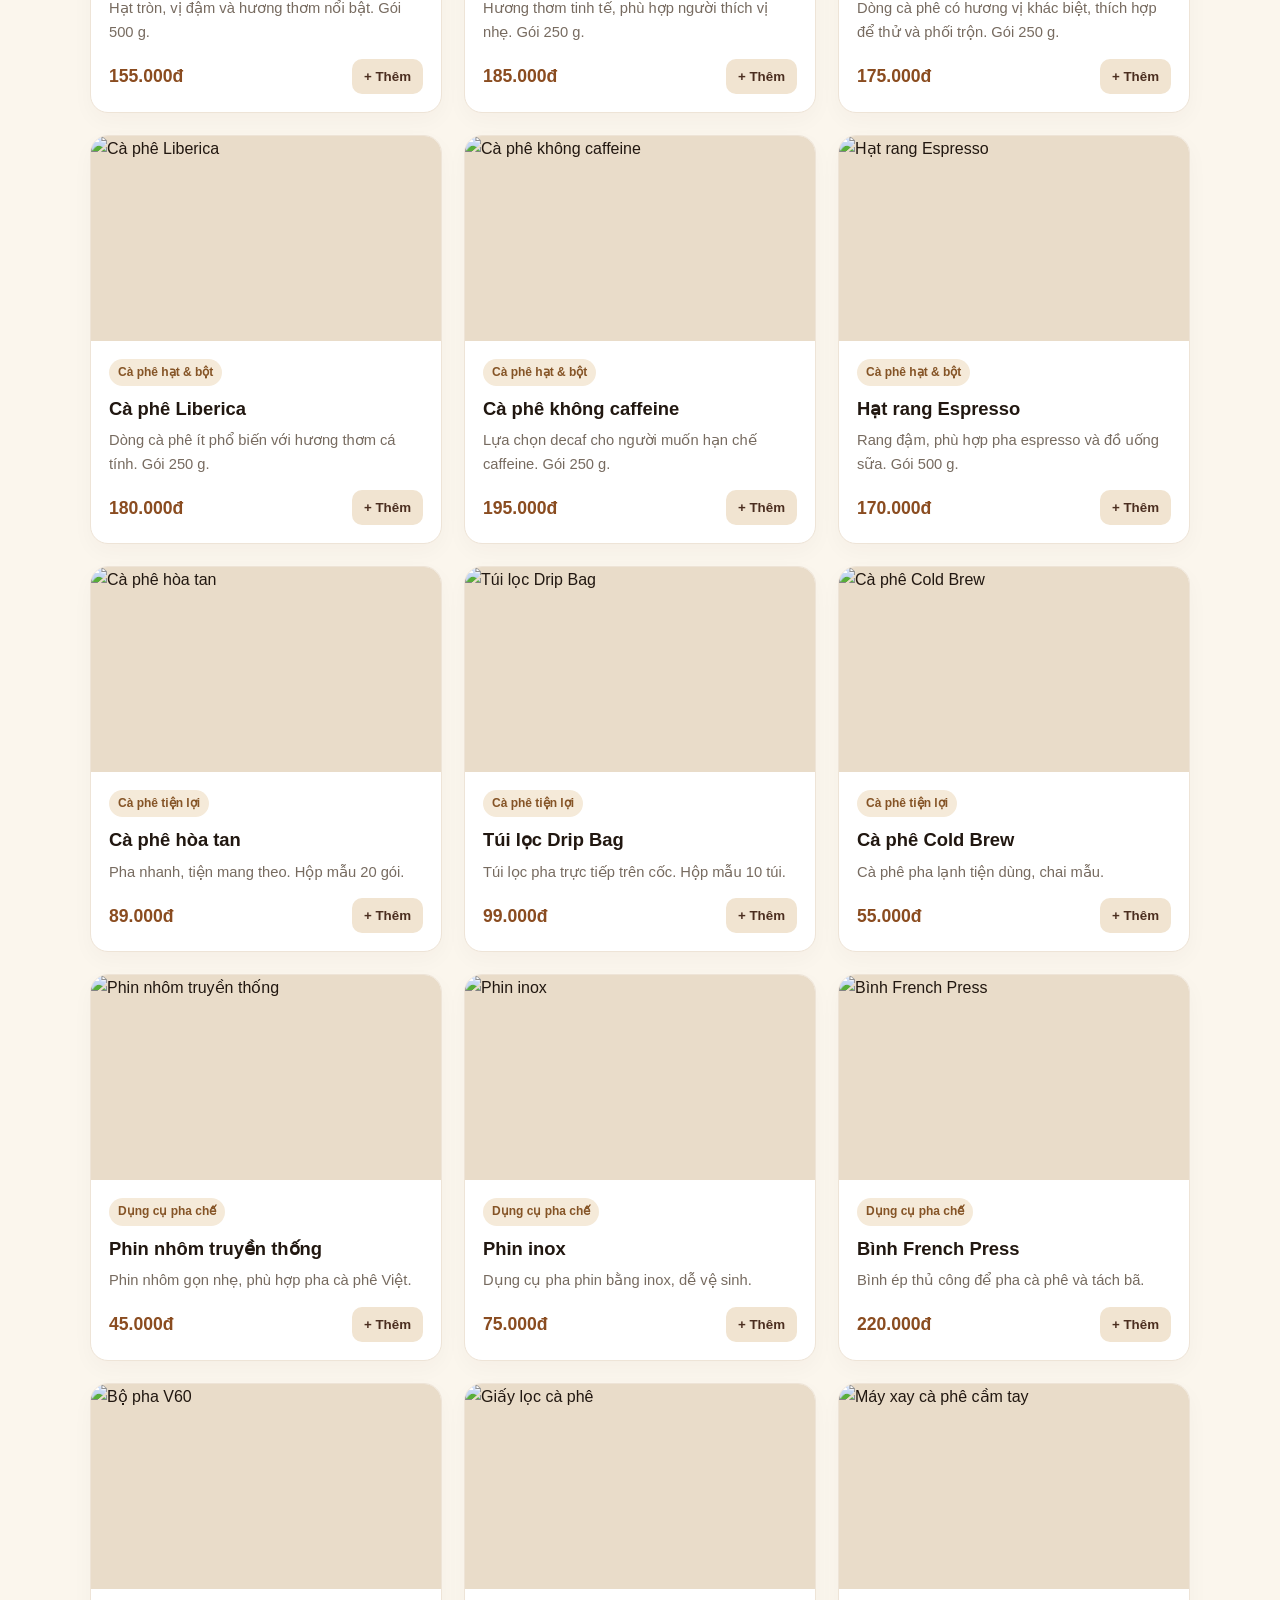
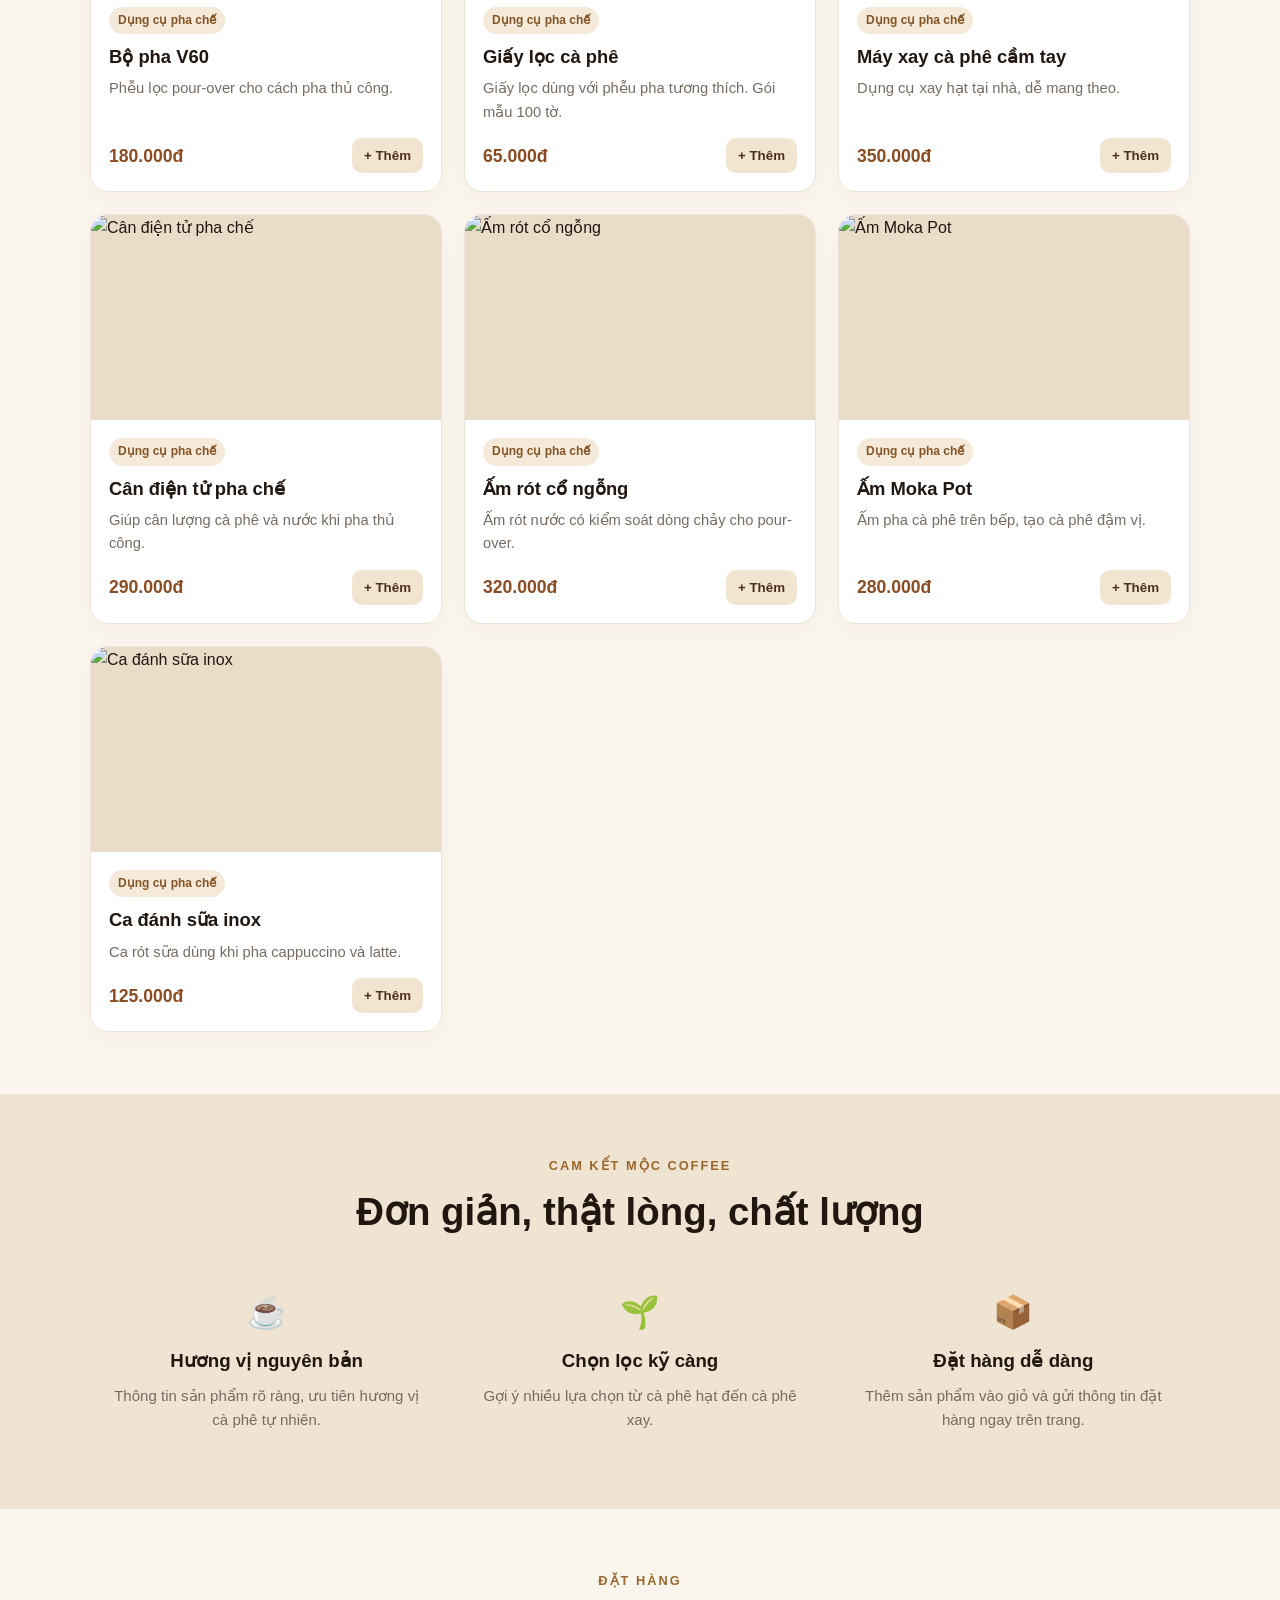
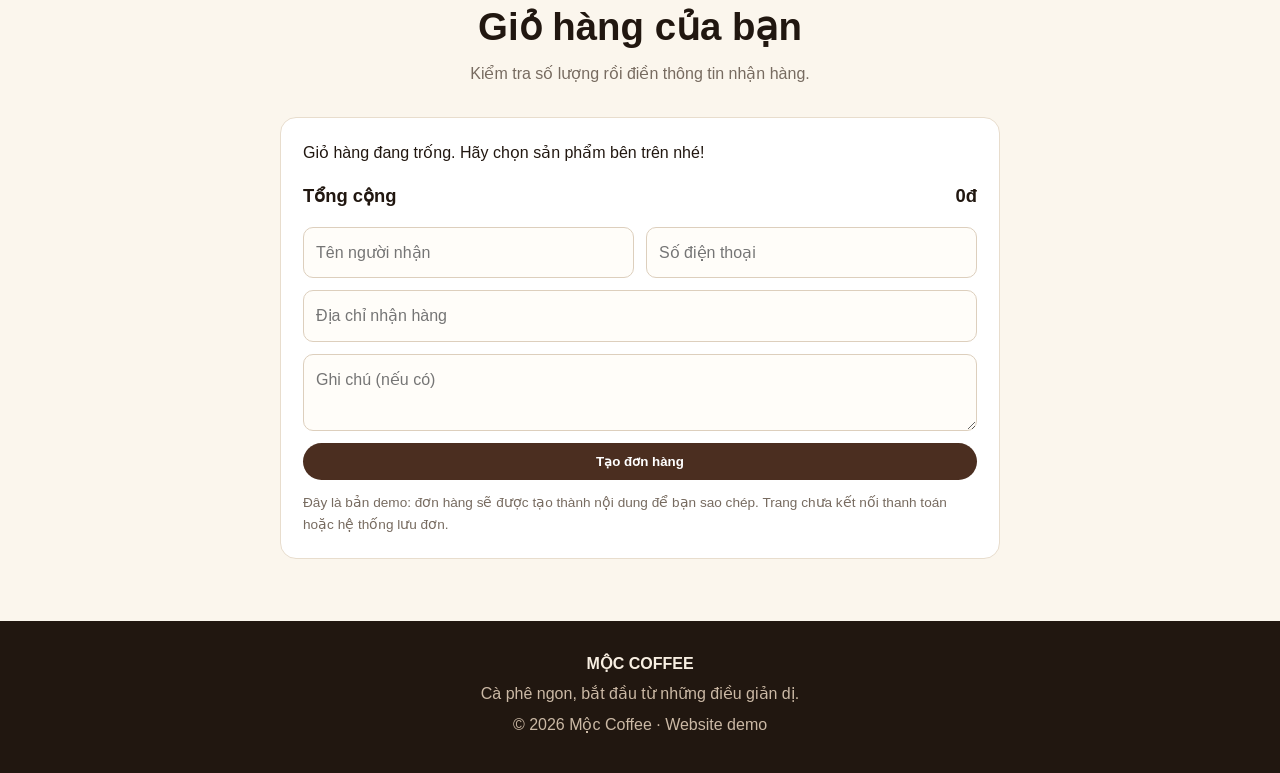
==== commit 8715da64: "Add Mộc Coffee assistant chat widget" ====
--- a/website-ca-phe/index.html
+++ b/website-ca-phe/index.html
@@ -19,10 +19,26 @@
 @media(max-width:760px){.hero-grid{grid-template-columns:1fr}.hero-img{height:270px;max-width:440px;margin:auto}.products{grid-template-columns:1fr 1fr}.navlinks{display:none}.promise-grid{grid-template-columns:1fr}.hero{padding-top:44px}}
 @media(max-width:480px){.products{grid-template-columns:1fr}.product img{height:230px}.checkout{grid-template-columns:1fr}.checkout textarea,.checkout button{grid-column:auto}.hero h1{letter-spacing:-1px}}
 
+
+/* Trợ lý Mộc */
+.ai-launcher{position:fixed;right:22px;bottom:22px;z-index:20;border:0;border-radius:999px;background:var(--coffee);color:#fff;padding:14px 18px;font-weight:800;box-shadow:0 8px 28px #21171035;cursor:pointer}
+.ai-panel{position:fixed;right:22px;bottom:84px;z-index:20;width:min(360px,calc(100vw - 28px));height:min(500px,calc(100vh - 120px));background:#fffdf9;border:1px solid #e5d6c3;border-radius:20px;box-shadow:0 18px 55px #21171030;display:none;overflow:hidden;flex-direction:column}
+.ai-panel.open{display:flex}.ai-head{background:var(--coffee);color:white;padding:15px 16px;display:flex;justify-content:space-between;align-items:center;gap:10px}.ai-head strong{display:block}.ai-head small{color:#f0ddc5}.ai-close{border:0;background:transparent;color:white;font-size:1.4rem;cursor:pointer}.ai-messages{padding:14px;display:flex;flex-direction:column;gap:10px;overflow:auto;flex:1;background:#fbf6ed}.ai-message{max-width:90%;padding:10px 12px;border-radius:14px;white-space:pre-wrap;overflow-wrap:anywhere;font-size:.92rem}.ai-message.bot{background:#fff;border:1px solid #eee1d0;align-self:flex-start}.ai-message.user{background:#4b2e20;color:white;align-self:flex-end}.ai-quick{display:flex;flex-wrap:wrap;gap:6px;padding:0 12px 10px;background:#fbf6ed}.ai-quick button{border:1px solid #d9c4a9;border-radius:999px;background:#fffaf2;color:var(--coffee);padding:7px 9px;font-size:.78rem;cursor:pointer}.ai-form{display:flex;gap:8px;padding:12px;border-top:1px solid #eee1d0;background:#fff}.ai-form input{min-width:0;flex:1;border:1px solid #ddcfbd;border-radius:999px;padding:11px 13px;font:inherit}.ai-form button{border:0;border-radius:999px;background:var(--gold);color:#211710;padding:0 14px;font-weight:800;cursor:pointer}.ai-note{font-size:.72rem;color:var(--muted);padding:0 13px 10px;background:#fff}
+
 </style>
 </head>
 <body>
 <header><div class="wrap"><nav><a class="logo" href="#">MỘC<span>.</span> COFFEE</a><div class="navlinks"><a href="#san-pham">Sản phẩm</a><a href="#ve-chung-toi">Về chúng tôi</a><a href="#dat-hang">Đặt hàng</a></div><a class="cartbtn" href="#dat-hang">Giỏ hàng (<span id="cart-count">0</span>)</a></nav></div></header>
+
+<button class="ai-launcher" id="ai-launcher" type="button" aria-controls="ai-panel" aria-expanded="false">☕ Hỏi Mộc AI</button>
+<aside class="ai-panel" id="ai-panel" aria-label="Trợ lý Mộc Coffee" aria-hidden="true">
+  <div class="ai-head"><div><strong>☕ Trợ lý Mộc Coffee</strong><small>Hỗ trợ chọn cà phê và đặt hàng</small></div><button class="ai-close" id="ai-close" type="button" aria-label="Đóng trợ lý">×</button></div>
+  <div class="ai-messages" id="ai-messages" aria-live="polite"><div class="ai-message bot">Xin chào! Mình có thể giúp bạn chọn cà phê, xem giá và hướng dẫn đặt hàng. Bạn muốn tìm hiểu điều gì?</div></div>
+  <div class="ai-quick"><button type="button" data-ai-prompt="Gợi ý cà phê cho người mới">Gợi ý cho người mới</button><button type="button" data-ai-prompt="Sản phẩm nào rẻ nhất?">Giá rẻ nhất</button><button type="button" data-ai-prompt="Cách đặt hàng thế nào?">Cách đặt hàng</button></div>
+  <form class="ai-form" id="ai-form"><input id="ai-input" aria-label="Tin nhắn" placeholder="Nhập câu hỏi..." autocomplete="off" required><button type="submit">Gửi</button></form>
+  <div class="ai-note">Bản trợ lý demo chạy tại trình duyệt, chưa kết nối mô hình AI trực tuyến.</div>
+</aside>
+
 <main>
 <section class="hero"><div class="wrap hero-grid"><div><div class="eyebrow">Hương vị từ cao nguyên</div><h1>Mỗi ngày một chút <span style="color:#9a672d">đậm đà.</span></h1><p>Cà phê Việt rang mộc, thơm tự nhiên và đậm vị. Chọn loại cà phê yêu thích để bắt đầu ngày mới theo cách của bạn.</p><a class="btn" href="#san-pham">Khám phá sản phẩm ↓</a></div><img class="hero-img" src="https://images.unsplash.com/photo-1447933601403-0c6688de566e?auto=format&fit=crop&w=1000&q=85" alt="Hạt cà phê rang và tách cà phê"></div></section>
 <section id="san-pham"><div class="wrap"><div class="section-head"><div class="eyebrow">Góc cà phê</div><h2>Sản phẩm nổi bật</h2><p>Chọn hương vị hợp gu của bạn.</p></div><div class="filters" id="product-filters" aria-label="Lọc sản phẩm"><button class="filter active" type="button" data-filter="Tất cả">Tất cả</button><button class="filter" type="button" data-filter="Cà phê hạt & bột">Cà phê hạt & bột</button><button class="filter" type="button" data-filter="Cà phê tiện lợi">Cà phê tiện lợi</button><button class="filter" type="button" data-filter="Dụng cụ pha chế">Dụng cụ pha chế</button></div><div class="products" id="products"></div></div></section>
@@ -42,18 +58,18 @@
 {id:8,category:"Cà phê hạt & bột",name:"Cà phê không caffeine",desc:"Lựa chọn decaf cho người muốn hạn chế caffeine. Gói 250 g.",price:195000,image:"https://images.unsplash.com/photo-1445116572660-236099ec97a0?auto=format&fit=crop&w=800&q=80"},
 {id:9,category:"Cà phê hạt & bột",name:"Hạt rang Espresso",desc:"Rang đậm, phù hợp pha espresso và đồ uống sữa. Gói 500 g.",price:170000,image:"https://images.unsplash.com/photo-1510707577719-ae7c14805e76?auto=format&fit=crop&w=800&q=80"},
 {id:10,category:"Cà phê tiện lợi",name:"Cà phê hòa tan",desc:"Pha nhanh, tiện mang theo. Hộp mẫu 20 gói.",price:89000,image:"https://images.unsplash.com/photo-1517701604599-bb29b565090c?auto=format&fit=crop&w=800&q=80"},
-{id:11,category:"Cà phê tiện lợi",name:"Túi lọc Drip Bag",desc:"Túi lọc pha trực tiếp trên cốc. Hộp mẫu 10 túi.",price:99000,image:"https://images.unsplash.com/photo-1497515114629-f71d768fd07c?auto=format&fit=crop&w=800&q=80"},
+{id:11,category:"Cà phê tiện lợi",name:"Túi lọc Drip Bag",desc:"Túi lọc pha trực tiếp trên cốc. Hộp mẫu 10 túi.",price:99000,image:"https://images.unsplash.com/photo-1748895177768-b4a54b9c2954?auto=format&fit=crop&w=800&q=80"},
 {id:12,category:"Cà phê tiện lợi",name:"Cà phê Cold Brew",desc:"Cà phê pha lạnh tiện dùng, chai mẫu.",price:55000,image:"https://images.unsplash.com/photo-1461023058943-07fcbe16d735?auto=format&fit=crop&w=800&q=80"},
-{id:13,category:"Dụng cụ pha chế",name:"Phin nhôm truyền thống",desc:"Phin nhôm gọn nhẹ, phù hợp pha cà phê Việt.",price:45000,image:"https://images.unsplash.com/photo-1517256673644-36ad11246d21?auto=format&fit=crop&w=800&q=80"},
-{id:14,category:"Dụng cụ pha chế",name:"Phin inox",desc:"Dụng cụ pha phin bằng inox, dễ vệ sinh.",price:75000,image:"https://images.unsplash.com/photo-1498804103079-a6351b050096?auto=format&fit=crop&w=800&q=80"},
-{id:15,category:"Dụng cụ pha chế",name:"Bình French Press",desc:"Bình ép thủ công để pha cà phê và tách bã.",price:220000,image:"https://images.unsplash.com/photo-1517701604599-bb29b565090c?auto=format&fit=crop&w=800&q=80"},
-{id:16,category:"Dụng cụ pha chế",name:"Bộ pha V60",desc:"Phễu lọc pour-over cho cách pha thủ công.",price:180000,image:"https://images.unsplash.com/photo-1495474472287-4d71bcdd2085?auto=format&fit=crop&w=800&q=80"},
-{id:17,category:"Dụng cụ pha chế",name:"Giấy lọc cà phê",desc:"Giấy lọc dùng với phễu pha tương thích. Gói mẫu 100 tờ.",price:65000,image:"https://images.unsplash.com/photo-1514432324607-a09d9b4aefdd?auto=format&fit=crop&w=800&q=80"},
-{id:18,category:"Dụng cụ pha chế",name:"Máy xay cà phê cầm tay",desc:"Dụng cụ xay hạt tại nhà, dễ mang theo.",price:350000,image:"https://images.unsplash.com/photo-1517256673644-36ad11246d21?auto=format&fit=crop&w=800&q=80"},
-{id:19,category:"Dụng cụ pha chế",name:"Cân điện tử pha chế",desc:"Giúp cân lượng cà phê và nước khi pha thủ công.",price:290000,image:"https://images.unsplash.com/photo-1498804103079-a6351b050096?auto=format&fit=crop&w=800&q=80"},
-{id:20,category:"Dụng cụ pha chế",name:"Ấm rót cổ ngỗng",desc:"Ấm rót nước có kiểm soát dòng chảy cho pour-over.",price:320000,image:"https://images.unsplash.com/photo-1497515114629-f71d768fd07c?auto=format&fit=crop&w=800&q=80"},
-{id:21,category:"Dụng cụ pha chế",name:"Ấm Moka Pot",desc:"Ấm pha cà phê trên bếp, tạo cà phê đậm vị.",price:280000,image:"https://images.unsplash.com/photo-1495474472287-4d71bcdd2085?auto=format&fit=crop&w=800&q=80"},
-{id:22,category:"Dụng cụ pha chế",name:"Ca đánh sữa inox",desc:"Ca rót sữa dùng khi pha cappuccino và latte.",price:125000,image:"https://images.unsplash.com/photo-1517701604599-bb29b565090c?auto=format&fit=crop&w=800&q=80"}
+{id:13,category:"Dụng cụ pha chế",name:"Phin nhôm truyền thống",desc:"Phin nhôm gọn nhẹ, phù hợp pha cà phê Việt.",price:45000,image:"https://images.unsplash.com/photo-1745210358756-e7f7ff40e506?auto=format&fit=crop&w=800&q=80"},
+{id:14,category:"Dụng cụ pha chế",name:"Phin inox",desc:"Dụng cụ pha phin bằng inox, dễ vệ sinh.",price:75000,image:"https://images.unsplash.com/photo-1745210358756-e7f7ff40e506?auto=format&fit=crop&w=800&q=80"},
+{id:15,category:"Dụng cụ pha chế",name:"Bình French Press",desc:"Bình ép thủ công để pha cà phê và tách bã.",price:220000,image:"https://images.unsplash.com/photo-1748895177768-b4a54b9c2954?auto=format&fit=crop&w=800&q=80"},
+{id:16,category:"Dụng cụ pha chế",name:"Bộ pha V60",desc:"Phễu lọc pour-over cho cách pha thủ công.",price:180000,image:"https://images.unsplash.com/photo-1748895177768-b4a54b9c2954?auto=format&fit=crop&w=800&q=80"},
+{id:17,category:"Dụng cụ pha chế",name:"Giấy lọc cà phê",desc:"Giấy lọc dùng với phễu pha tương thích. Gói mẫu 100 tờ.",price:65000,image:"https://images.unsplash.com/photo-1748895177768-b4a54b9c2954?auto=format&fit=crop&w=800&q=80"},
+{id:18,category:"Dụng cụ pha chế",name:"Máy xay cà phê cầm tay",desc:"Dụng cụ xay hạt tại nhà, dễ mang theo.",price:350000,image:"https://images.unsplash.com/photo-1632929427496-05e89b7e8550?auto=format&fit=crop&w=800&q=80"},
+{id:19,category:"Dụng cụ pha chế",name:"Cân điện tử pha chế",desc:"Giúp cân lượng cà phê và nước khi pha thủ công.",price:290000,image:"https://images.unsplash.com/photo-1753091122032-ddfb454849cc?auto=format&fit=crop&w=800&q=80"},
+{id:20,category:"Dụng cụ pha chế",name:"Ấm rót cổ ngỗng",desc:"Ấm rót nước có kiểm soát dòng chảy cho pour-over.",price:320000,image:"https://images.unsplash.com/photo-1748895177768-b4a54b9c2954?auto=format&fit=crop&w=800&q=80"},
+{id:21,category:"Dụng cụ pha chế",name:"Ấm Moka Pot",desc:"Ấm pha cà phê trên bếp, tạo cà phê đậm vị.",price:280000,image:"https://images.unsplash.com/photo-1748010445321-6255efc521d2?auto=format&fit=crop&w=800&q=80"},
+{id:22,category:"Dụng cụ pha chế",name:"Ca đánh sữa inox",desc:"Ca rót sữa dùng khi pha cappuccino và latte.",price:125000,image:"https://images.unsplash.com/photo-1748895177768-b4a54b9c2954?auto=format&fit=crop&w=800&q=80"}
 ];
 const cart={};
 const money=n=>new Intl.NumberFormat("vi-VN").format(n)+"đ";
@@ -79,6 +95,32 @@
  const order='ĐƠN ĐẶT HÀNG — MỘC COFFEE\nTên: '+document.getElementById("customer-name").value+'\nSĐT: '+document.getElementById("customer-phone").value+'\nĐịa chỉ: '+document.getElementById("customer-address").value+'\nSản phẩm:\n'+lines+'\nTổng: '+money(total)+'\nGhi chú: '+(document.getElementById("customer-note").value||'Không có');
  const box=document.getElementById("order-result");box.innerHTML='<p><strong>Đã tạo nội dung đơn hàng demo.</strong></p><textarea id="order-copy" readonly style="width:100%;min-height:190px;padding:12px;border:1px solid #ddcfbd;border-radius:10px"></textarea><button class="add" type="button" id="copy-order">Sao chép đơn hàng</button>';document.getElementById("order-copy").value=order;document.getElementById("copy-order").addEventListener("click",async()=>{try{await navigator.clipboard.writeText(order);document.getElementById("copy-order").textContent="Đã sao chép!"}catch{document.getElementById("order-copy").select();document.execCommand("copy");document.getElementById("copy-order").textContent="Hãy sao chép nội dung đã chọn"}})
 });
+
+/* Trợ lý hỏi đáp Mộc Coffee: bản demo không cần API key */
+const aiLauncher=document.getElementById("ai-launcher");
+const aiPanel=document.getElementById("ai-panel");
+const aiMessages=document.getElementById("ai-messages");
+const aiInput=document.getElementById("ai-input");
+function toggleAi(open){aiPanel.classList.toggle("open",open);aiPanel.setAttribute("aria-hidden",String(!open));aiLauncher.setAttribute("aria-expanded",String(open));if(open)aiInput.focus()}
+aiLauncher.addEventListener("click",()=>toggleAi(!aiPanel.classList.contains("open")));
+document.getElementById("ai-close").addEventListener("click",()=>toggleAi(false));
+function addAiMessage(text,role){const message=document.createElement("div");message.className="ai-message "+role;message.textContent=text;aiMessages.appendChild(message);aiMessages.scrollTop=aiMessages.scrollHeight}
+function answerAi(question){
+ const q=question.toLocaleLowerCase("vi");
+ if(/xin chào|chào bạn|hello|hi\b/.test(q)) return "Xin chào bạn! Mình có thể tư vấn sản phẩm, giá cả và cách đặt hàng tại Mộc Coffee.";
+ if(/giá|bao nhiêu|rẻ nhất|thấp nhất/.test(q)){const cheapest=products.reduce((a,b)=>a.price<b.price?a:b);return "Giá sản phẩm trong danh mục mẫu từ "+money(cheapest.price)+". Mức giá thấp nhất hiện tại là "+cheapest.name+" — "+money(cheapest.price)+". Bạn có thể xem toàn bộ sản phẩm ở mục Sản phẩm."}
+ if(/gợi ý|tư vấn|nên mua|người mới|dễ uống|nhẹ/.test(q)) return "Nếu mới uống cà phê, bạn có thể thử Cà phê phối trộn ("+money(products.find(p=>p.name==="Cà phê phối trộn").price)+") vì mô tả sản phẩm là cân bằng, dễ uống. Thích hương thơm thanh thì thử Arabica thơm nhẹ ("+money(products.find(p=>p.name==="Arabica thơm nhẹ").price)+"). Đây là gợi ý dựa trên mô tả sản phẩm mẫu.";
+ if(/robusta|arabica|culi|moka|decaf|không caffeine|cold brew|phin|espresso/.test(q)){const p=products.find(p=>q.includes(p.name.toLocaleLowerCase("vi").split(" ")[0])||p.name.toLocaleLowerCase("vi").includes(q.trim()));if(p)return p.name+": "+p.desc+" Giá mẫu: "+money(p.price)+". Bạn có thể bấm “+ Thêm” để cho vào giỏ hàng.";return "Mộc Coffee có Robusta rang mộc, Arabica thơm nhẹ, cà phê phối trộn, Culi, Moka, decaf và nhiều lựa chọn khác. Bạn thích vị đậm hay thơm nhẹ?"}
+ if(/đặt hàng|mua hàng|giỏ hàng|thanh toán|đơn hàng/.test(q)) return "Cách đặt hàng: 1) Chọn sản phẩm và bấm “+ Thêm”. 2) Mở mục Giỏ hàng. 3) Điền tên, số điện thoại và địa chỉ. 4) Bấm “Tạo đơn hàng” rồi sao chép nội dung. Lưu ý: đây là bản demo, chưa gửi đơn đến cửa hàng và chưa có thanh toán trực tuyến.";
+ if(/giao hàng|vận chuyển|ship|phí ship|bao lâu/.test(q)) return "Website demo chưa có dữ liệu về phí hoặc thời gian giao hàng. Bạn nên xác nhận các thông tin này trực tiếp với cửa hàng trước khi đặt.";
+ if(/danh mục|loại nào|sản phẩm|có gì/.test(q)) return "Trang có 3 nhóm: Cà phê hạt & bột, Cà phê tiện lợi và Dụng cụ pha chế. Hãy vào mục Sản phẩm và chọn bộ lọc để xem từng nhóm.";
+ if(/ai thật|trí tuệ nhân tạo|mô hình|chatgpt|api/.test(q)) return "Hiện tại đây là trợ lý hỏi đáp theo từ khóa, chưa phải mô hình AI tạo sinh và chưa gọi API. Muốn có AI trả lời linh hoạt, cần tích hợp dịch vụ mô hình qua backend để bảo vệ API key.";
+ return "Mình chưa hiểu rõ câu hỏi này. Bạn thử hỏi về giá sản phẩm, gợi ý cà phê, danh mục hoặc cách đặt hàng nhé. Trợ lý hiện là bản demo hỏi đáp theo từ khóa.";
+}
+function submitAiQuestion(question){const value=question.trim();if(!value)return;addAiMessage(value,"user");aiInput.value="";addAiMessage(answerAi(value),"bot")}
+document.getElementById("ai-form").addEventListener("submit",e=>{e.preventDefault();submitAiQuestion(aiInput.value)});
+document.querySelectorAll("[data-ai-prompt]").forEach(button=>button.addEventListener("click",()=>submitAiQuestion(button.dataset.aiPrompt)));
+
 document.getElementById("year").textContent=new Date().getFullYear();renderCart();
 
 </script>
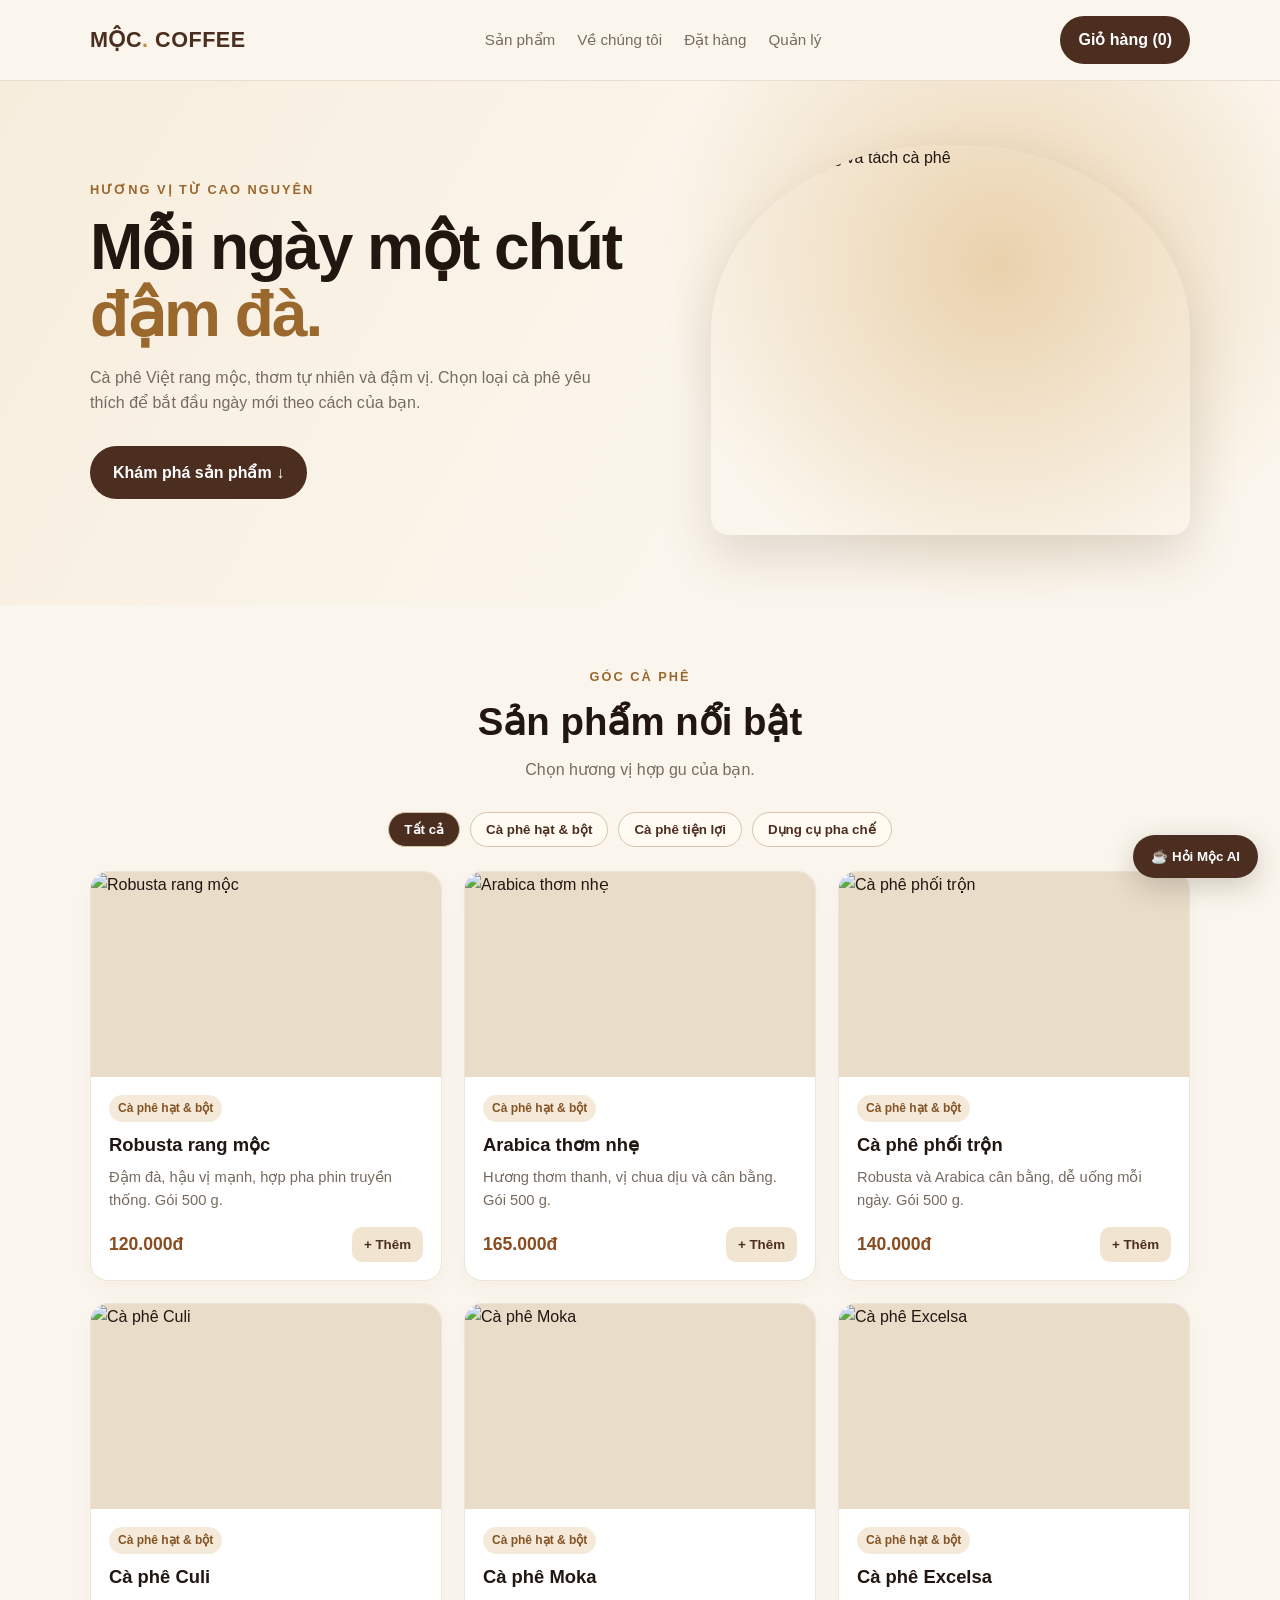
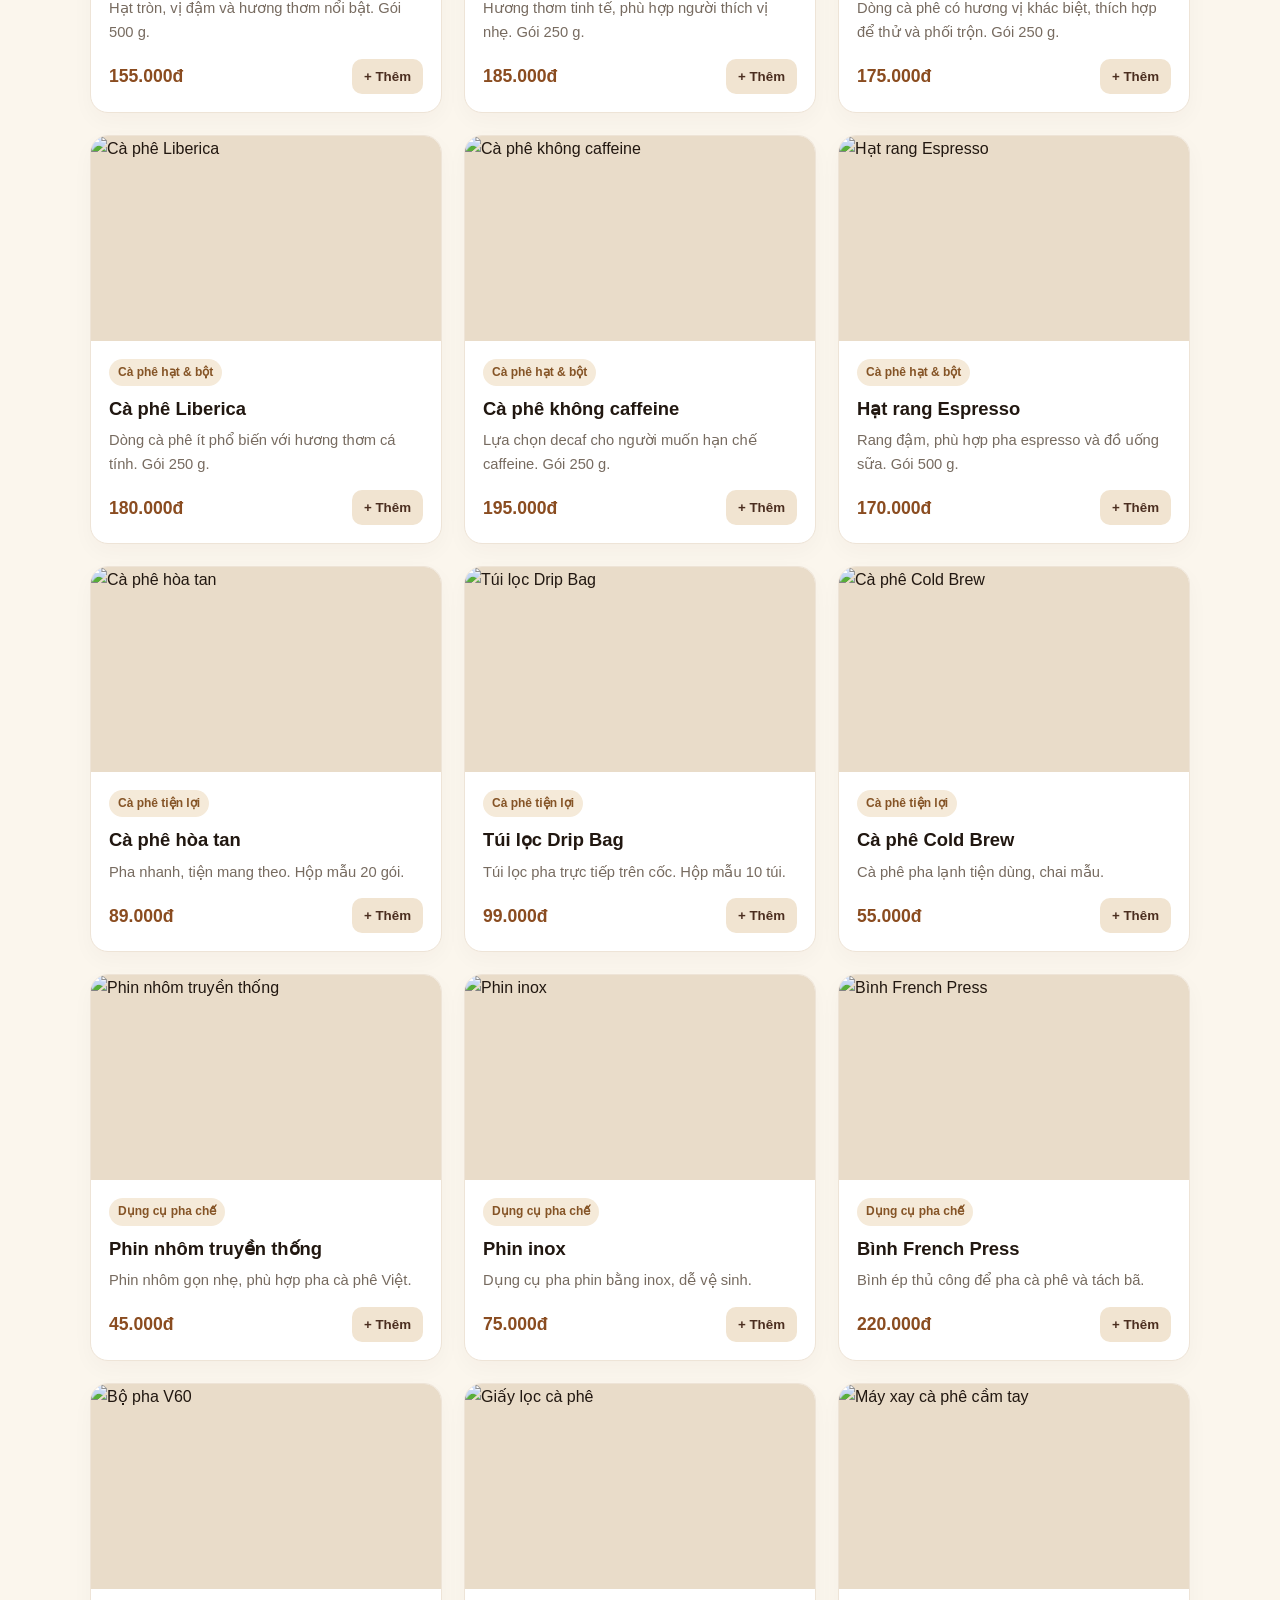
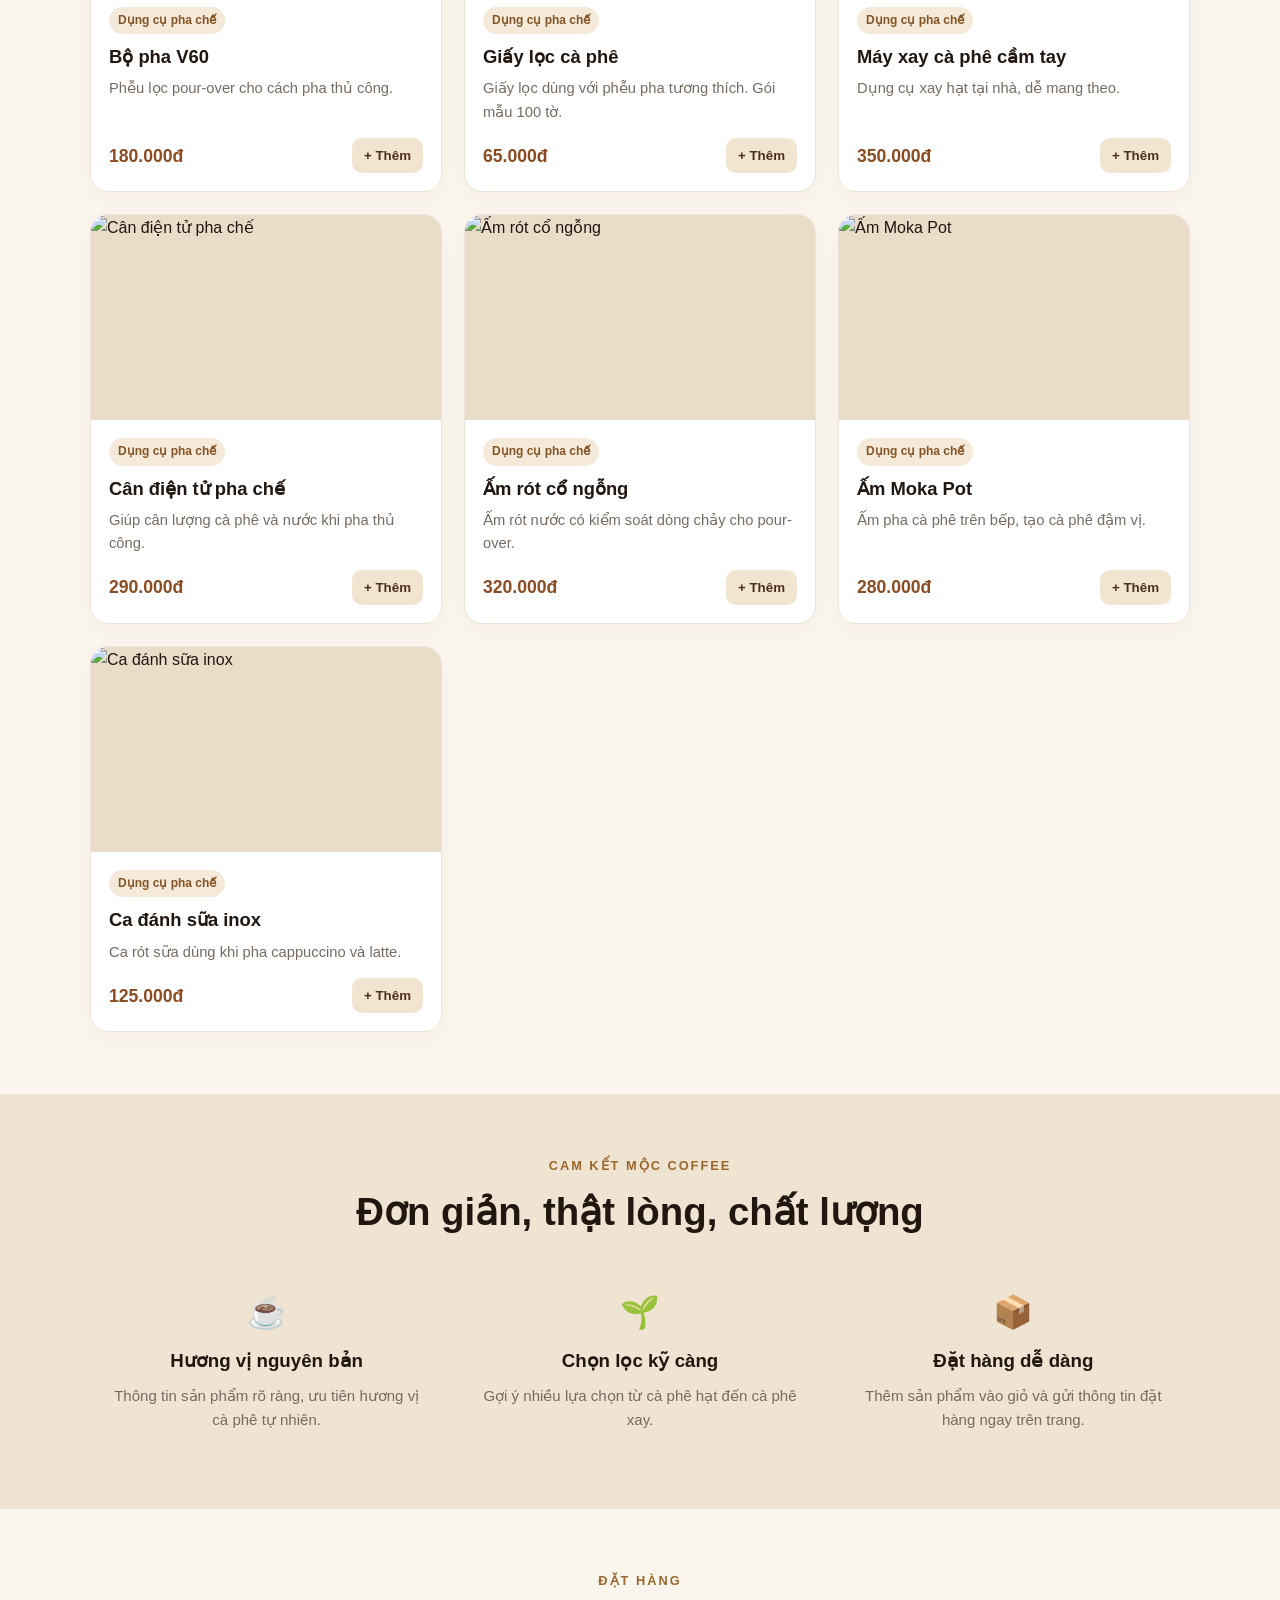
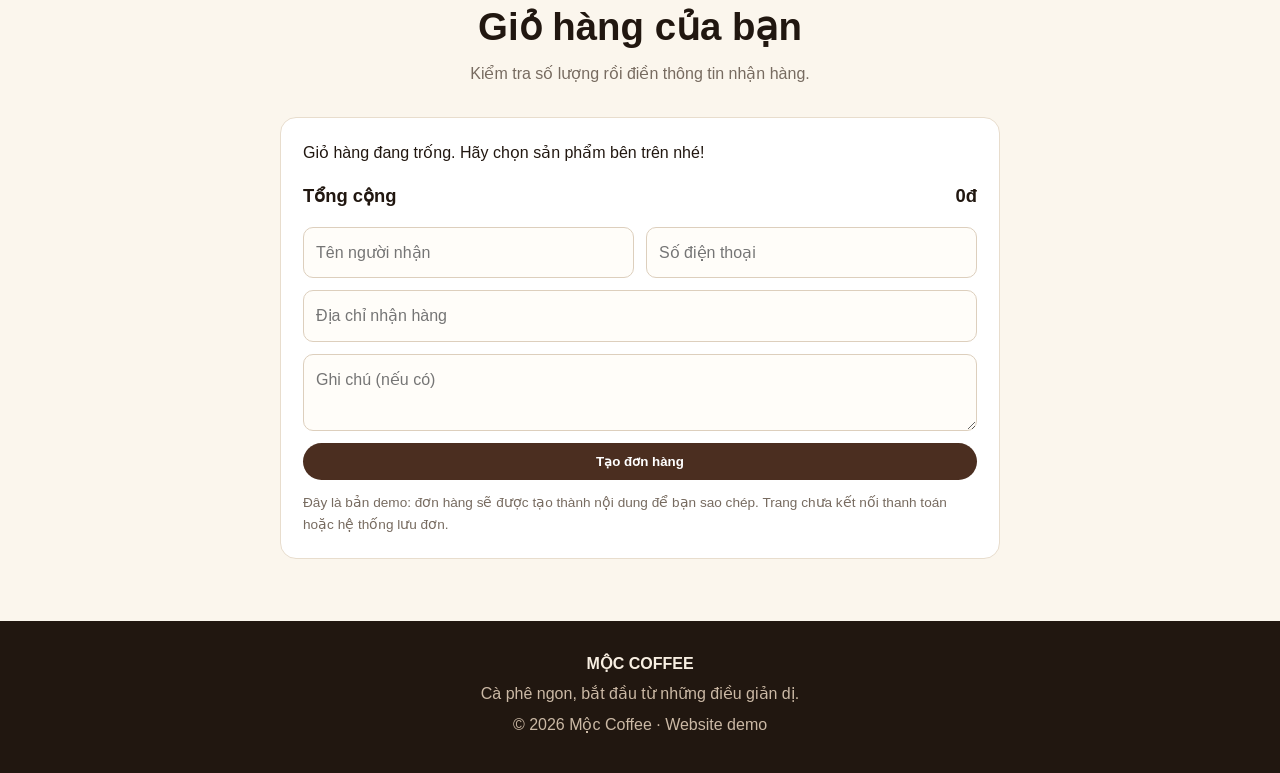
==== commit e245ac17: "Thêm liên kết trang quản lý vào website Mộc Coffee" ====
--- a/website-ca-phe/index.html
+++ b/website-ca-phe/index.html
@@ -28,7 +28,7 @@
 </style>
 </head>
 <body>
-<header><div class="wrap"><nav><a class="logo" href="#">MỘC<span>.</span> COFFEE</a><div class="navlinks"><a href="#san-pham">Sản phẩm</a><a href="#ve-chung-toi">Về chúng tôi</a><a href="#dat-hang">Đặt hàng</a></div><a class="cartbtn" href="#dat-hang">Giỏ hàng (<span id="cart-count">0</span>)</a></nav></div></header>
+<header><div class="wrap"><nav><a class="logo" href="#">MỘC<span>.</span> COFFEE</a><div class="navlinks"><a href="#san-pham">Sản phẩm</a><a href="#ve-chung-toi">Về chúng tôi</a><a href="#dat-hang">Đặt hàng</a><a href="quan-ly.html">Quản lý</a></div><a class="cartbtn" href="#dat-hang">Giỏ hàng (<span id="cart-count">0</span>)</a></nav></div></header>
 
 <button class="ai-launcher" id="ai-launcher" type="button" aria-controls="ai-panel" aria-expanded="false">☕ Hỏi Mộc AI</button>
 <aside class="ai-panel" id="ai-panel" aria-label="Trợ lý Mộc Coffee" aria-hidden="true">
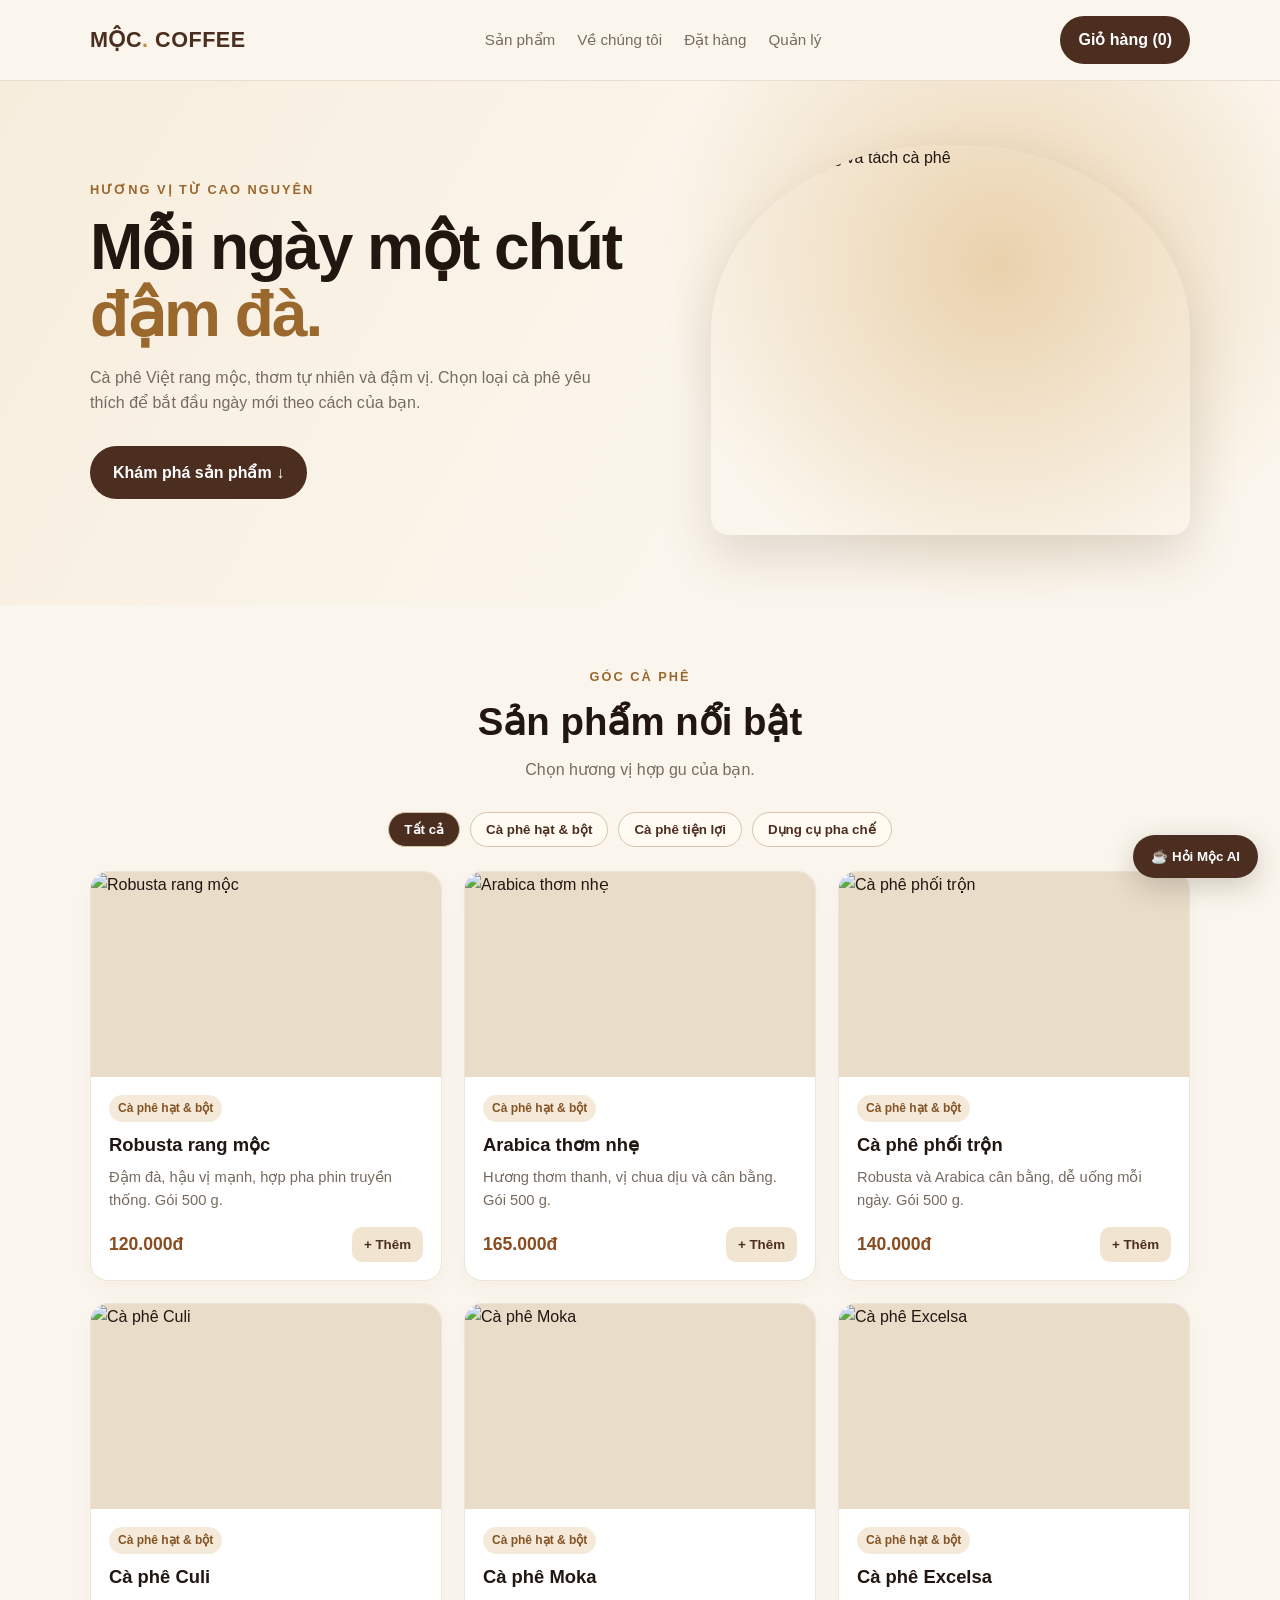
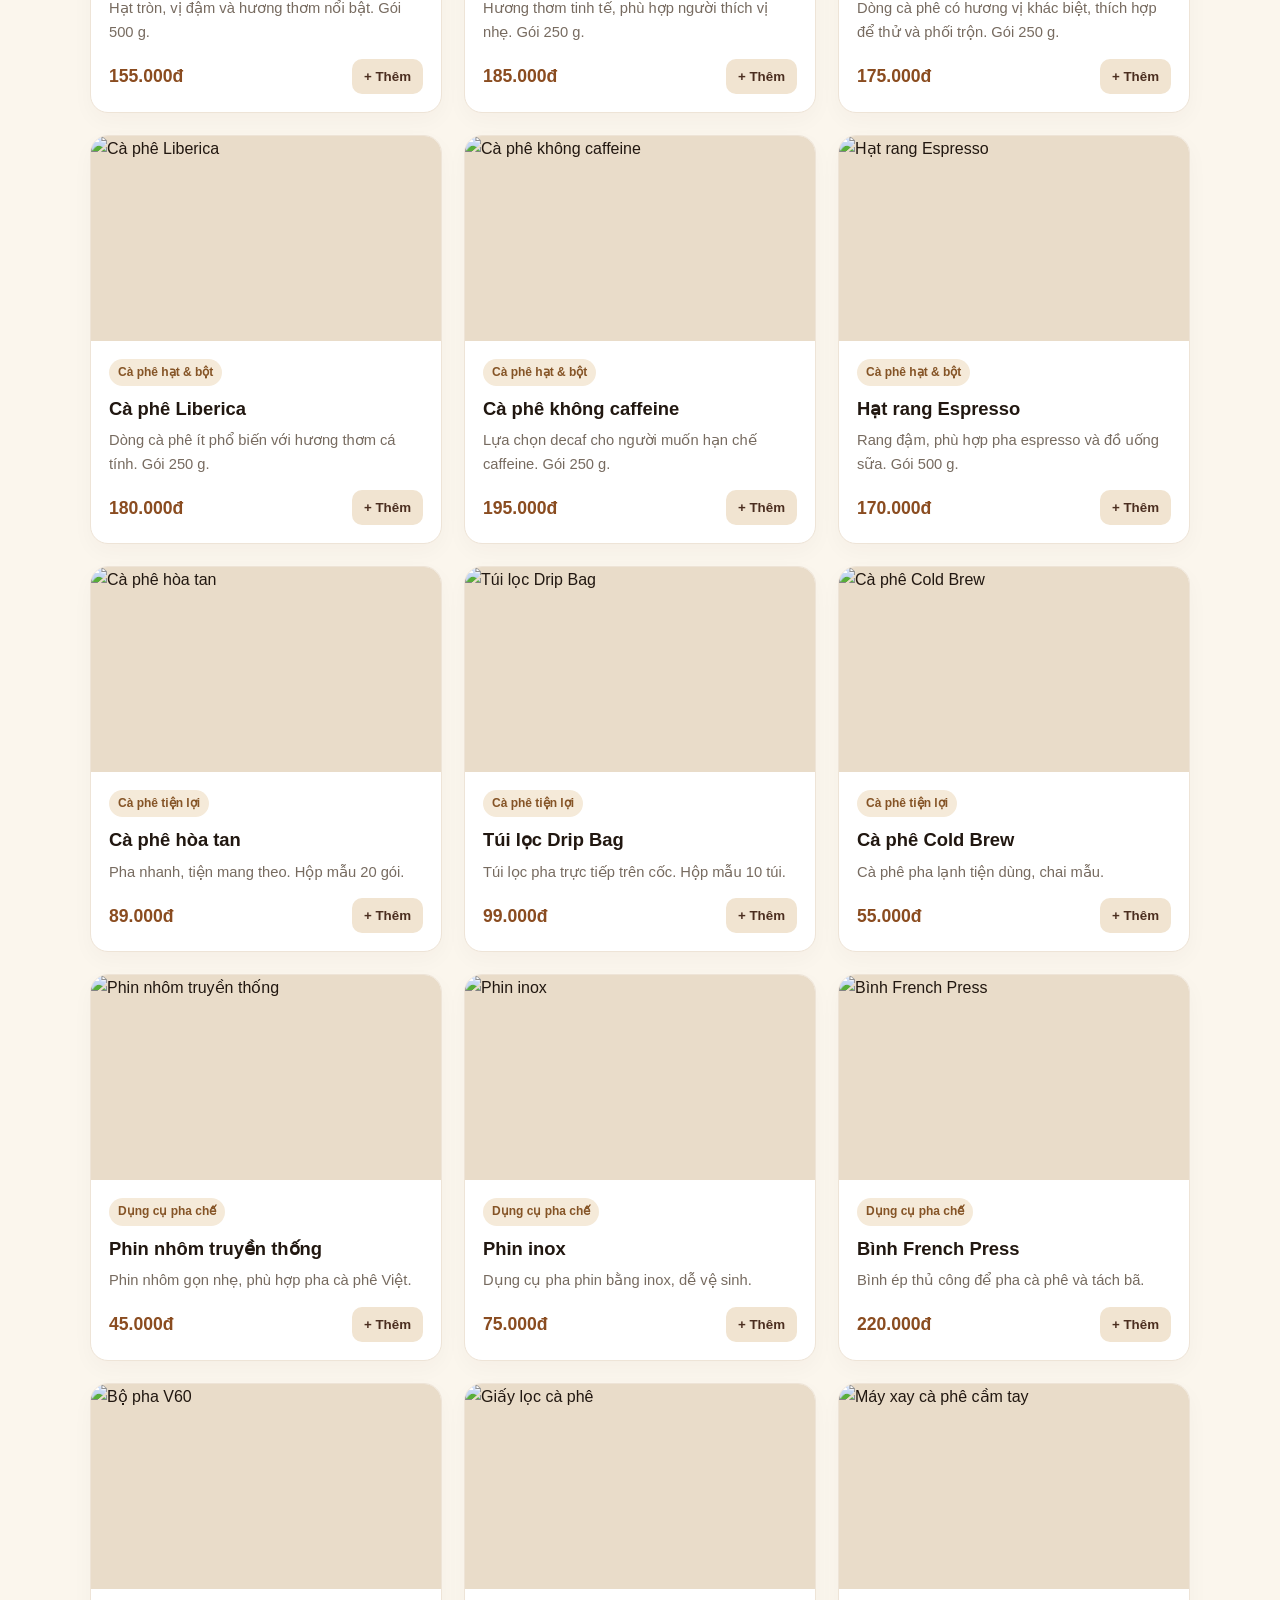
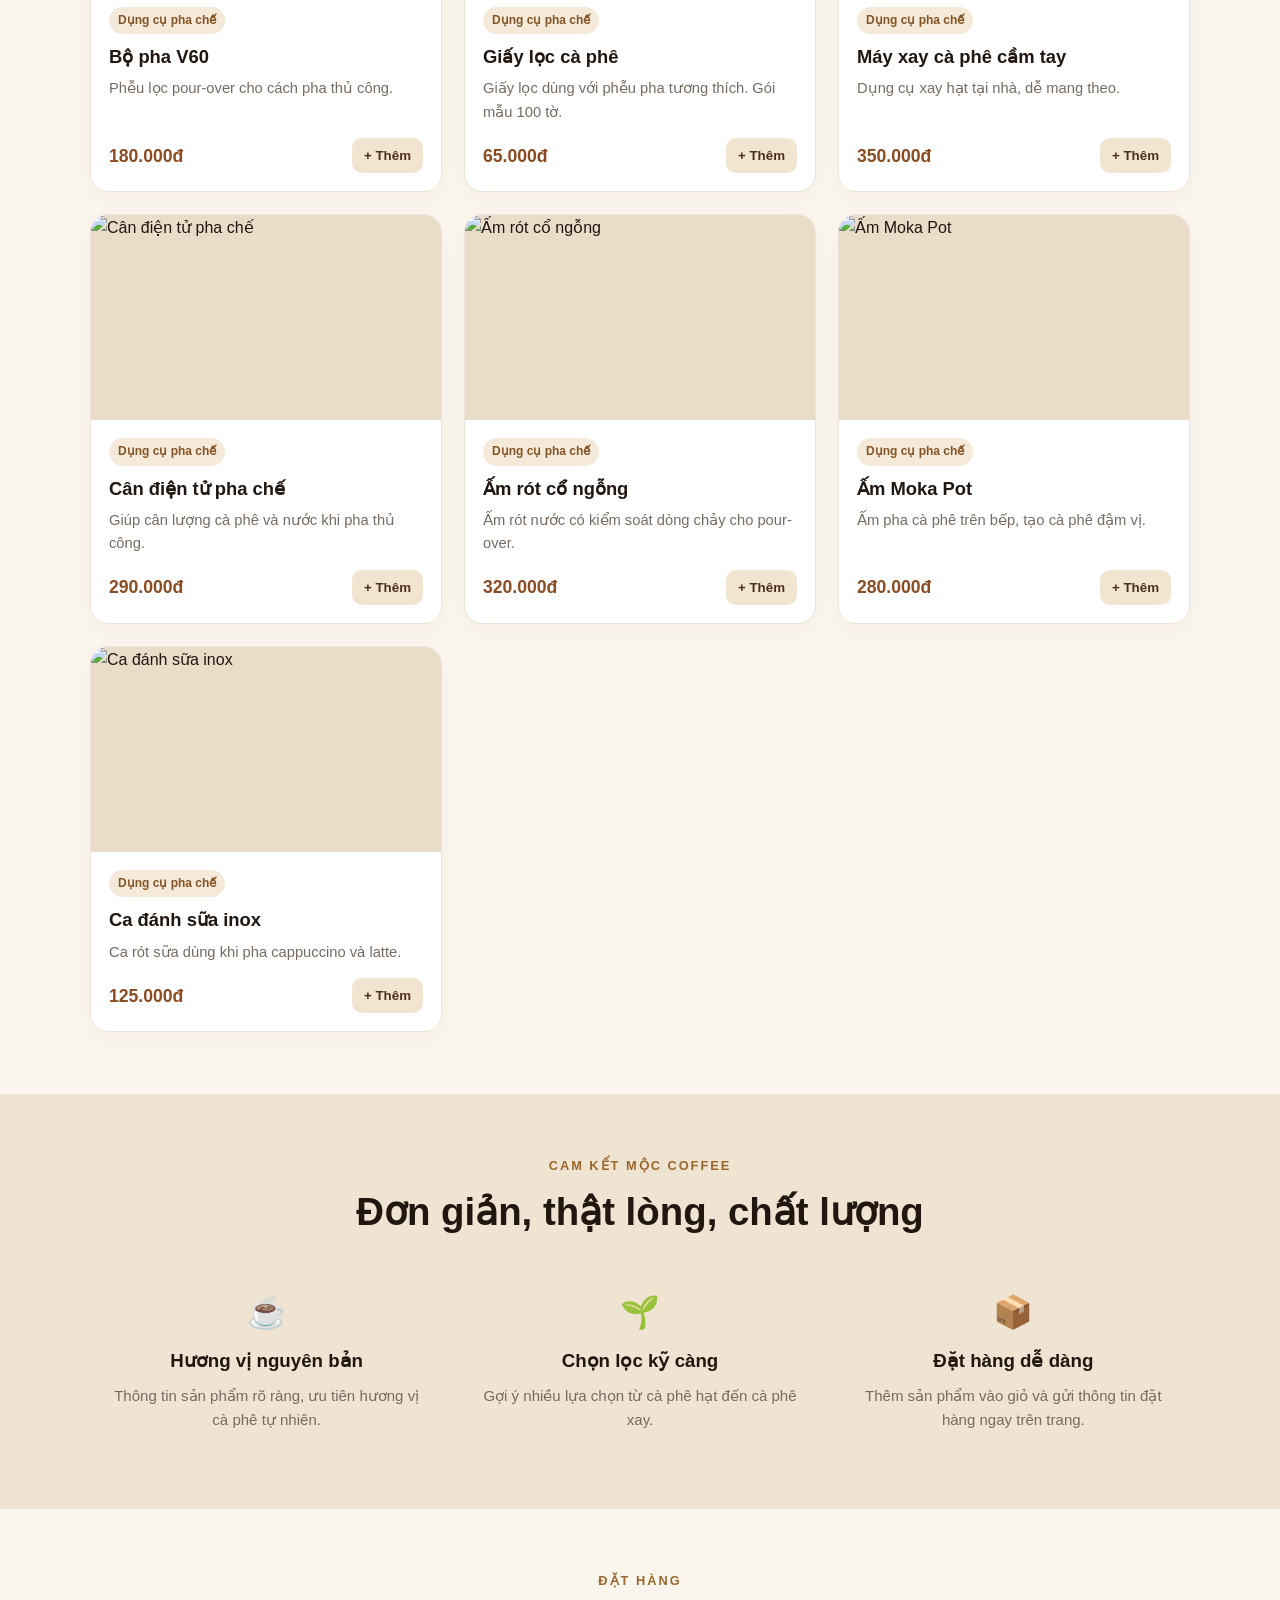
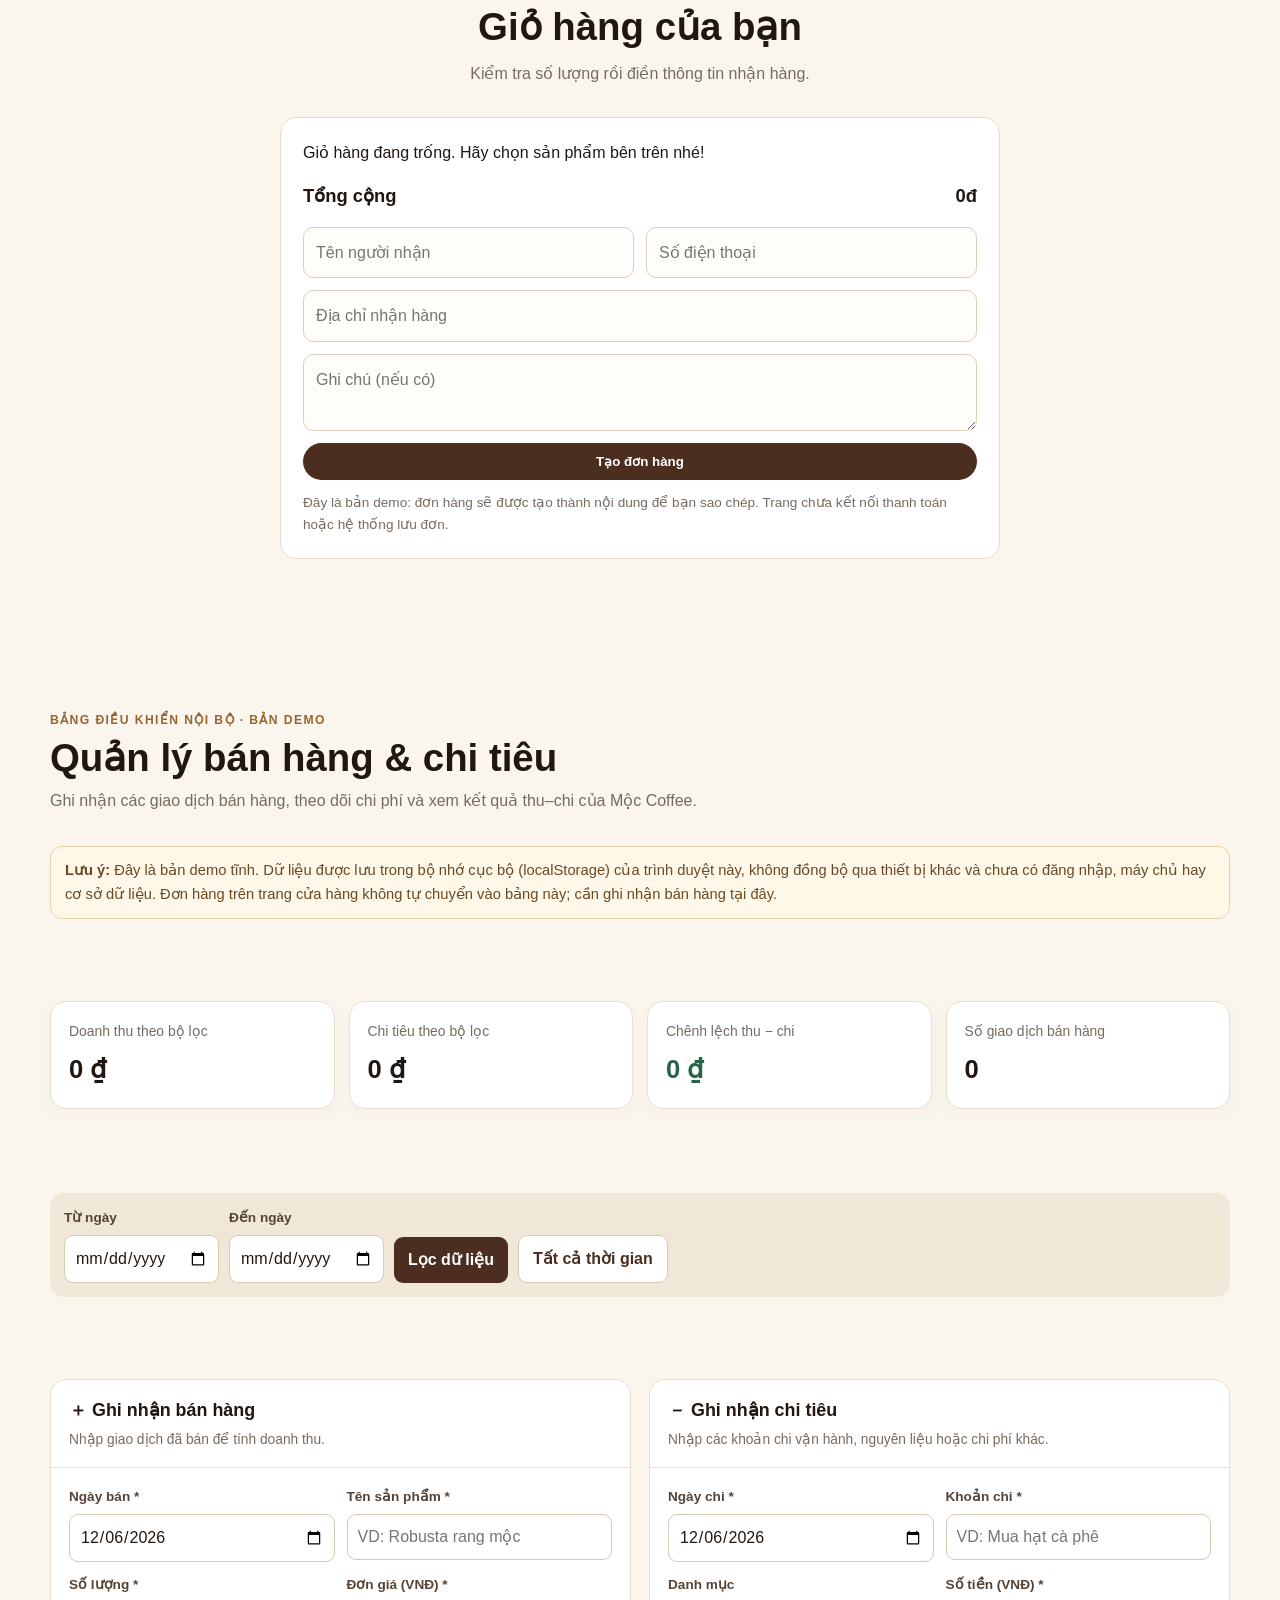
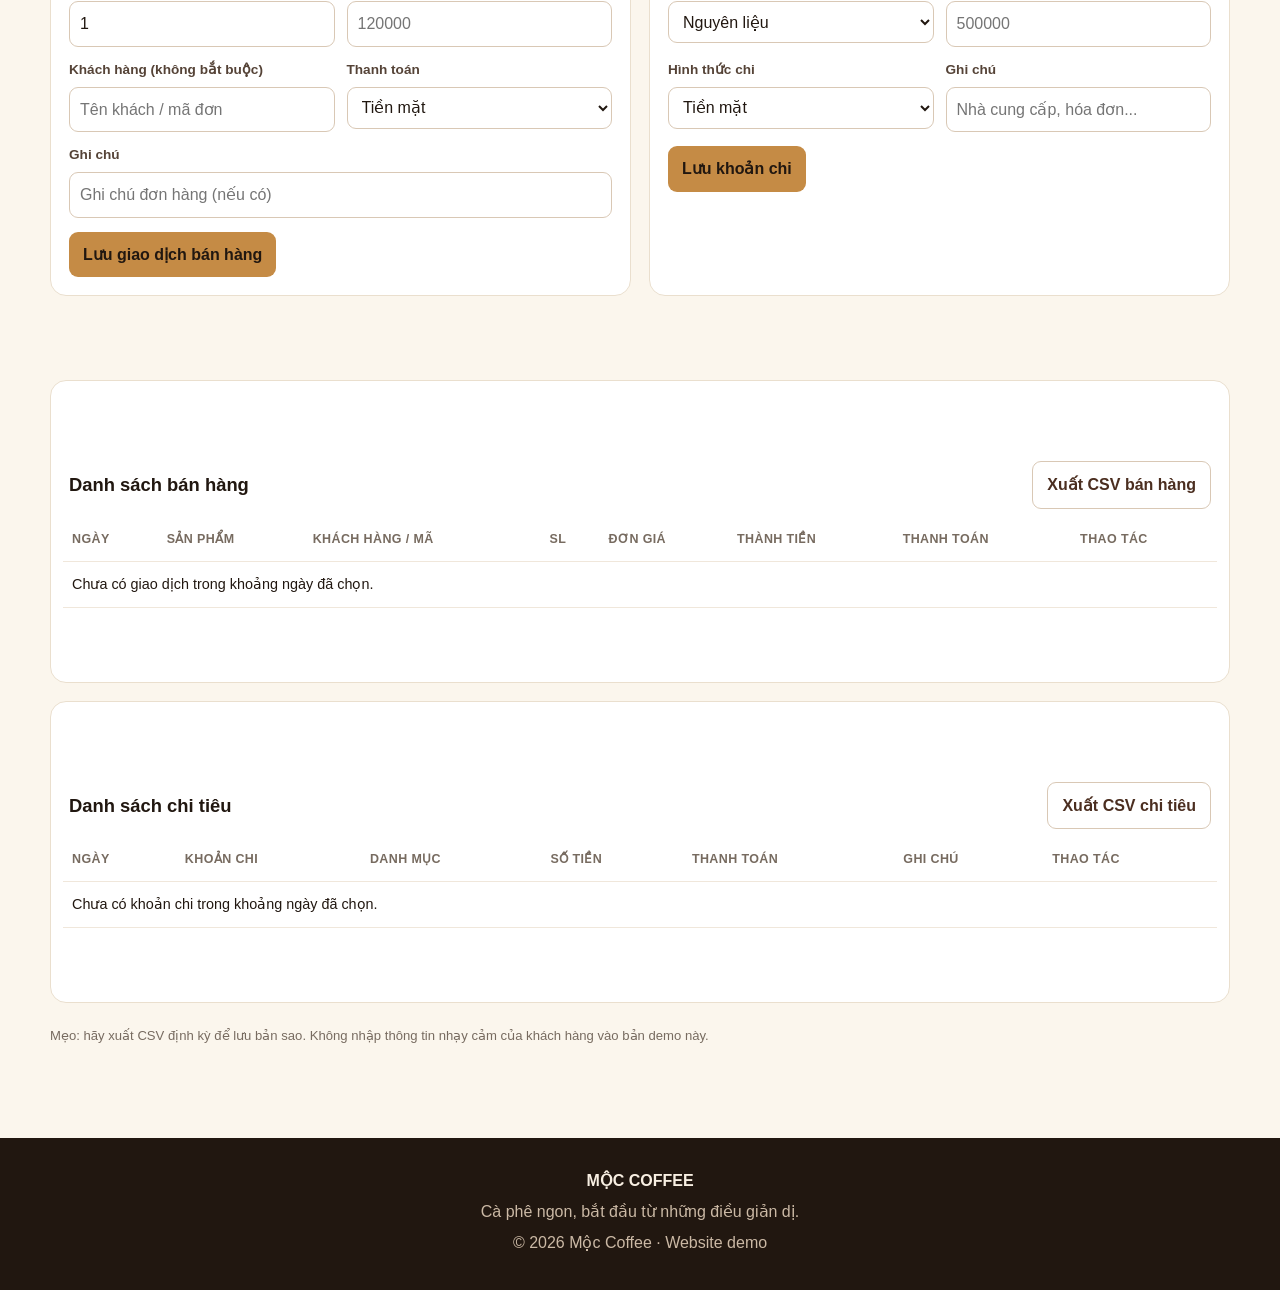
==== commit 10279a44: "Tích hợp quản lý bán hàng và chi tiêu vào cùng trang Mộc Coffee" ====
--- a/website-ca-phe/index.html
+++ b/website-ca-phe/index.html
@@ -28,7 +28,7 @@
 </style>
 </head>
 <body>
-<header><div class="wrap"><nav><a class="logo" href="#">MỘC<span>.</span> COFFEE</a><div class="navlinks"><a href="#san-pham">Sản phẩm</a><a href="#ve-chung-toi">Về chúng tôi</a><a href="#dat-hang">Đặt hàng</a><a href="quan-ly.html">Quản lý</a></div><a class="cartbtn" href="#dat-hang">Giỏ hàng (<span id="cart-count">0</span>)</a></nav></div></header>
+<header><div class="wrap"><nav><a class="logo" href="#">MỘC<span>.</span> COFFEE</a><div class="navlinks"><a href="#san-pham">Sản phẩm</a><a href="#ve-chung-toi">Về chúng tôi</a><a href="#dat-hang">Đặt hàng</a><a href="#quan-ly">Quản lý</a></div><a class="cartbtn" href="#dat-hang">Giỏ hàng (<span id="cart-count">0</span>)</a></nav></div></header>
 
 <button class="ai-launcher" id="ai-launcher" type="button" aria-controls="ai-panel" aria-expanded="false">☕ Hỏi Mộc AI</button>
 <aside class="ai-panel" id="ai-panel" aria-label="Trợ lý Mộc Coffee" aria-hidden="true">
@@ -44,6 +44,109 @@
 <section id="san-pham"><div class="wrap"><div class="section-head"><div class="eyebrow">Góc cà phê</div><h2>Sản phẩm nổi bật</h2><p>Chọn hương vị hợp gu của bạn.</p></div><div class="filters" id="product-filters" aria-label="Lọc sản phẩm"><button class="filter active" type="button" data-filter="Tất cả">Tất cả</button><button class="filter" type="button" data-filter="Cà phê hạt & bột">Cà phê hạt & bột</button><button class="filter" type="button" data-filter="Cà phê tiện lợi">Cà phê tiện lợi</button><button class="filter" type="button" data-filter="Dụng cụ pha chế">Dụng cụ pha chế</button></div><div class="products" id="products"></div></div></section>
 <section class="promise" id="ve-chung-toi"><div class="wrap"><div class="section-head"><div class="eyebrow">Cam kết Mộc Coffee</div><h2>Đơn giản, thật lòng, chất lượng</h2></div><div class="promise-grid"><article><div class="emoji">☕</div><h3>Hương vị nguyên bản</h3><p>Thông tin sản phẩm rõ ràng, ưu tiên hương vị cà phê tự nhiên.</p></article><article><div class="emoji">🌱</div><h3>Chọn lọc kỹ càng</h3><p>Gợi ý nhiều lựa chọn từ cà phê hạt đến cà phê xay.</p></article><article><div class="emoji">📦</div><h3>Đặt hàng dễ dàng</h3><p>Thêm sản phẩm vào giỏ và gửi thông tin đặt hàng ngay trên trang.</p></article></div></div></section>
 <section id="dat-hang"><div class="wrap"><div class="section-head"><div class="eyebrow">Đặt hàng</div><h2>Giỏ hàng của bạn</h2><p>Kiểm tra số lượng rồi điền thông tin nhận hàng.</p></div><div class="cart-panel"><div id="cart-items">Giỏ hàng đang trống. Hãy chọn sản phẩm bên trên nhé!</div><div class="cart-total"><span>Tổng cộng</span><span id="cart-total">0đ</span></div><form class="checkout" id="order-form"><input id="customer-name" placeholder="Tên người nhận" required><input id="customer-phone" placeholder="Số điện thoại" type="tel" required><input id="customer-address" placeholder="Địa chỉ nhận hàng" required style="grid-column:1/-1"><textarea id="customer-note" placeholder="Ghi chú (nếu có)"></textarea><button class="btn" type="submit">Tạo đơn hàng</button></form><p class="notice">Đây là bản demo: đơn hàng sẽ được tạo thành nội dung để bạn sao chép. Trang chưa kết nối thanh toán hoặc hệ thống lưu đơn.</p><div id="order-result" aria-live="polite"></div></div></div></section>
+
+<section id="quan-ly" class="management-area"><div class="mc-wrap"><style>
+.management-area{--coffee:#4b2e20;--dark:#211710;--cream:#fbf6ed;--gold:#c58b45;--muted:#776b60;--line:#eadfce;--white:#fff}
+.management-area *{box-sizing:border-box}
+.management-area a{color:inherit;text-decoration:none}
+.management-area button,.management-area input,.management-area select,.management-area textarea{font:inherit}
+.management-area button{cursor:pointer}
+.management-area .mc-wrap{width:min(1180px,94%);margin:auto}
+.management-area .top{display:flex;align-items:center;justify-content:space-between;gap:16px;padding:16px 0}
+.management-area .logo{font-size:1.25rem;font-weight:900;color:var(--coffee)}
+.management-area .logo span{color:var(--gold)}
+.management-area .back{color:var(--coffee);font-weight:700}
+.management-area .mc-hero{padding:28px 0 18px}
+.management-area .mc-eyebrow{margin:0;color:#96652e;font-weight:800;text-transform:uppercase;letter-spacing:1.4px;font-size:.76rem}
+.management-area .mc-hero h1{margin:6px 0;font-size:clamp(1.65rem,4vw,2.4rem);line-height:1.15}
+.management-area .mc-sub{margin:8px 0 0;color:var(--muted);max-width:760px}
+.management-area .mc-notice{margin:14px 0 20px;padding:12px 14px;background:#fff7e8;border:1px solid #ead2aa;border-radius:12px;color:#694a25;font-size:.92rem}
+.management-area .mc-stats{display:grid;grid-template-columns:repeat(4,minmax(0,1fr));gap:14px;margin-bottom:22px}
+.management-area .mc-stat{padding:18px;background:var(--white);border:1px solid var(--line);border-radius:16px;box-shadow:0 5px 18px #4b2e2008}
+.management-area .mc-stat span{display:block;color:var(--muted);font-size:.87rem}
+.management-area .mc-stat strong{display:block;font-size:clamp(1.1rem,2vw,1.7rem);margin-top:7px;overflow-wrap:anywhere}
+.management-area .mc-stat.mc-profit strong{color:#286547}
+.management-area .mc-filters{display:flex;align-items:end;gap:10px;flex-wrap:wrap;padding:14px;background:#f1e7d9;border-radius:14px;margin-bottom:20px}
+.management-area .mc-field{display:flex;flex-direction:column;gap:6px;min-width:0}
+.management-area .mc-filters .mc-field{min-width:150px}
+.management-area .mc-field label{font-size:.85rem;font-weight:700;color:#554337}
+.management-area .mc-field input,.management-area .mc-field select,.management-area .mc-field textarea{width:100%;min-height:42px;border:1px solid #d9c8b5;border-radius:9px;padding:9px 10px;background:#fff;color:var(--dark)}
+.management-area .mc-field textarea{min-height:78px;resize:vertical}
+.management-area .mc-btn{border:0;border-radius:9px;padding:10px 14px;background:var(--coffee);color:#fff;font-weight:800;min-height:42px}
+.management-area .mc-btn.mc-gold{background:var(--gold);color:var(--dark)}
+.management-area .mc-btn.mc-light{background:#fff;border:1px solid #d9c8b5;color:var(--coffee)}
+.management-area .mc-btn.mc-danger{background:#a53d31;color:#fff}
+.management-area .mc-layout{display:grid;grid-template-columns:repeat(2,minmax(0,1fr));gap:18px;margin-bottom:22px}
+.management-area .mc-panel{background:#fff;border:1px solid var(--line);border-radius:16px;overflow:hidden;min-width:0}
+.management-area .mc-panel-head{padding:16px 18px;border-bottom:1px solid var(--line)}
+.management-area .mc-panel-head h2{font-size:1.12rem;margin:0}
+.management-area .mc-panel-head p{font-size:.86rem;color:var(--muted);margin:5px 0 0}
+.management-area .mc-panel-body{padding:18px}
+.management-area .mc-form-grid{display:grid;grid-template-columns:repeat(2,minmax(0,1fr));gap:12px}
+.management-area .mc-field.mc-full{grid-column:1/-1}
+.management-area .mc-actions{display:flex;gap:8px;flex-wrap:wrap;margin-top:14px}
+.management-area .mc-section-head{display:flex;align-items:center;justify-content:space-between;gap:12px;flex-wrap:wrap;padding:18px 18px 10px}
+.management-area .mc-section-head h2{margin:0;font-size:1.15rem}
+.management-area .mc-table-wrap{overflow:auto;width:100%;padding:0 12px 12px}
+.management-area table{width:100%;border-collapse:collapse;white-space:nowrap;font-size:.9rem}
+.management-area th,.management-area td{text-align:left;padding:11px 9px;border-bottom:1px solid #f0e7db}
+.management-area th{font-size:.78rem;color:var(--muted);text-transform:uppercase;letter-spacing:.4px}
+.management-area td.mc-money{font-weight:800}
+.management-area td .mc-delete{border:1px solid #e5c7c1;border-radius:7px;background:#fff7f5;color:#963b31;padding:5px 8px;font-size:.8rem;font-weight:700}
+.management-area .mc-empty{text-align:center;color:var(--muted);padding:25px}
+.management-area .mc-footnote{color:var(--muted);font-size:.82rem;margin:22px 0 30px}
+@media(max-width:850px){
+.management-area .mc-stats{grid-template-columns:repeat(2,minmax(0,1fr))}
+.management-area .mc-layout{grid-template-columns:1fr}}@media(max-width:520px){
+.management-area .mc-form-grid{grid-template-columns:1fr}
+.management-area .mc-field.mc-full{grid-column:auto}
+.management-area .top{align-items:flex-start}
+.management-area .mc-stats{gap:9px}
+.management-area .mc-stat{padding:13px}
+.management-area .mc-filters .mc-field{flex:1;min-width:130px}}
+</style>
+
+<section class="mc-hero"><p class="mc-eyebrow">Bảng điều khiển nội bộ · Bản demo</p><h1>Quản lý bán hàng & chi tiêu</h1><p class="mc-sub">Ghi nhận các giao dịch bán hàng, theo dõi chi phí và xem kết quả thu–chi của Mộc Coffee.</p></section>
+<div class="mc-notice"><strong>Lưu ý:</strong> Đây là bản demo tĩnh. Dữ liệu được lưu trong bộ nhớ cục bộ (localStorage) của trình duyệt này, không đồng bộ qua thiết bị khác và chưa có đăng nhập, máy chủ hay cơ sở dữ liệu. Đơn hàng trên trang cửa hàng không tự chuyển vào bảng này; cần ghi nhận bán hàng tại đây.</div>
+<section class="mc-stats" aria-label="Tổng quan tài chính">
+<div class="mc-stat"><span>Doanh thu theo bộ lọc</span><strong id="stat-revenue">0 ₫</strong></div>
+<div class="mc-stat"><span>Chi tiêu theo bộ lọc</span><strong id="stat-expenses">0 ₫</strong></div>
+<div class="mc-stat mc-profit"><span>Chênh lệch thu − chi</span><strong id="stat-profit">0 ₫</strong></div>
+<div class="mc-stat"><span>Số giao dịch bán hàng</span><strong id="stat-sales-count">0</strong></div>
+</section>
+<section class="mc-filters" aria-label="Lọc theo ngày">
+<div class="mc-field"><label for="filter-from">Từ ngày</label><input type="date" id="filter-from"></div>
+<div class="mc-field"><label for="filter-to">Đến ngày</label><input type="date" id="filter-to"></div>
+<button class="mc-btn" id="apply-filter" type="button">Lọc dữ liệu</button><button class="mc-btn mc-light" id="clear-filter" type="button">Tất cả thời gian</button>
+</section>
+<section class="mc-layout">
+<article class="mc-panel"><div class="mc-panel-head"><h2>＋ Ghi nhận bán hàng</h2><p>Nhập giao dịch đã bán để tính doanh thu.</p></div><div class="mc-panel-body">
+<form id="sale-form"><div class="mc-form-grid">
+<div class="mc-field"><label for="sale-date">Ngày bán *</label><input id="sale-date" name="date" type="date" required></div>
+<div class="mc-field"><label for="sale-product">Tên sản phẩm *</label><input id="sale-product" name="product" list="product-list" maxlength="100" placeholder="VD: Robusta rang mộc" required><datalist id="product-list"><option value="Robusta rang mộc"><option value="Arabica thơm nhẹ"><option value="Cà phê phối trộn"><option value="Cà phê phin"><option value="Cà phê pha máy"><option value="Trà và đồ uống khác"></datalist></div>
+<div class="mc-field"><label for="sale-qty">Số lượng *</label><input id="sale-qty" name="qty" type="number" min="1" step="1" value="1" required></div>
+<div class="mc-field"><label for="sale-price">Đơn giá (VNĐ) *</label><input id="sale-price" name="price" type="number" min="0" step="1000" placeholder="120000" required></div>
+<div class="mc-field"><label for="sale-customer">Khách hàng (không bắt buộc)</label><input id="sale-customer" name="customer" maxlength="100" placeholder="Tên khách / mã đơn"></div>
+<div class="mc-field"><label for="sale-payment">Thanh toán</label><select id="sale-payment" name="payment"><option>Tiền mặt</option><option>Chuyển khoản</option><option>Thẻ</option><option>Khác</option></select></div>
+<div class="mc-field mc-full"><label for="sale-note">Ghi chú</label><input id="sale-note" name="note" maxlength="240" placeholder="Ghi chú đơn hàng (nếu có)"></div>
+</div><div class="mc-actions"><button class="mc-btn mc-gold" type="submit">Lưu giao dịch bán hàng</button></div></form>
+</div></article>
+<article class="mc-panel"><div class="mc-panel-head"><h2>－ Ghi nhận chi tiêu</h2><p>Nhập các khoản chi vận hành, nguyên liệu hoặc chi phí khác.</p></div><div class="mc-panel-body">
+<form id="expense-form"><div class="mc-form-grid">
+<div class="mc-field"><label for="expense-date">Ngày chi *</label><input id="expense-date" name="date" type="date" required></div>
+<div class="mc-field"><label for="expense-title">Khoản chi *</label><input id="expense-title" name="title" maxlength="120" placeholder="VD: Mua hạt cà phê" required></div>
+<div class="mc-field"><label for="expense-category">Danh mục</label><select id="expense-category" name="category"><option>Nguyên liệu</option><option>Mặt bằng</option><option>Nhân sự</option><option>Điện nước</option><option>Vận chuyển</option><option>Marketing</option><option>Dụng cụ, thiết bị</option><option>Khác</option></select></div>
+<div class="mc-field"><label for="expense-amount">Số tiền (VNĐ) *</label><input id="expense-amount" name="amount" type="number" min="1" step="1000" placeholder="500000" required></div>
+<div class="mc-field"><label for="expense-payment">Hình thức chi</label><select id="expense-payment" name="payment"><option>Tiền mặt</option><option>Chuyển khoản</option><option>Thẻ</option><option>Khác</option></select></div>
+<div class="mc-field"><label for="expense-note">Ghi chú</label><input id="expense-note" name="note" maxlength="240" placeholder="Nhà cung cấp, hóa đơn..."></div>
+</div><div class="mc-actions"><button class="mc-btn mc-gold" type="submit">Lưu khoản chi</button></div></form>
+</div></article>
+</section>
+<section class="mc-panel" style="margin-bottom:18px"><div class="mc-section-head"><h2>Danh sách bán hàng</h2><button class="mc-btn mc-light" type="button" id="export-sales">Xuất CSV bán hàng</button></div><div class="mc-table-wrap"><table><thead><tr><th>Ngày</th><th>Sản phẩm</th><th>Khách hàng / mã</th><th>SL</th><th>Đơn giá</th><th>Thành tiền</th><th>Thanh toán</th><th>Thao tác</th></tr></thead><tbody id="sales-body"><tr><td class="mc-empty" colspan="8">Chưa có giao dịch bán hàng.</td></tr></tbody></table></div></section>
+<section class="mc-panel"><div class="mc-section-head"><h2>Danh sách chi tiêu</h2><button class="mc-btn mc-light" type="button" id="export-expenses">Xuất CSV chi tiêu</button></div><div class="mc-table-wrap"><table><thead><tr><th>Ngày</th><th>Khoản chi</th><th>Danh mục</th><th>Số tiền</th><th>Thanh toán</th><th>Ghi chú</th><th>Thao tác</th></tr></thead><tbody id="expenses-body"><tr><td class="mc-empty" colspan="7">Chưa có khoản chi.</td></tr></tbody></table></div></section>
+<p class="mc-footnote">Mẹo: hãy xuất CSV định kỳ để lưu bản sao. Không nhập thông tin nhạy cảm của khách hàng vào bản demo này.</p>
+
+</div></section>
 </main>
 <footer><div class="wrap"><strong>MỘC COFFEE</strong><p>Cà phê ngon, bắt đầu từ những điều giản dị.</p><p>© <span id="year"></span> Mộc Coffee · Website demo</p></div></footer>
 <script>
@@ -124,4 +227,62 @@
 document.getElementById("year").textContent=new Date().getFullYear();renderCart();
 
 </script>
+<script>
+
+(function(){
+"use strict";
+var STORAGE_KEY="mocCoffeeManagement_v1";
+var state={sales:[],expenses:[]};
+var money=new Intl.NumberFormat("vi-VN",{style:"currency",currency:"VND",maximumFractionDigits:0});
+function localDate(){var d=new Date();return d.getFullYear()+"-"+String(d.getMonth()+1).padStart(2,"0")+"-"+String(d.getDate()).padStart(2,"0");}
+function esc(value){return String(value==null?"":value).replace(/&/g,"&amp;").replace(/</g,"&lt;").replace(/>/g,"&gt;").replace(/"/g,"&quot;").replace(/'/g,"&#39;");}
+function fmtDate(value){if(!value)return "—";var p=value.split("-");return p.length===3?p[2]+"/"+p[1]+"/"+p[0]:value;}
+function amount(value){return money.format(Number(value)||0);}
+function read(){try{var parsed=JSON.parse(localStorage.getItem(STORAGE_KEY)||"{}");state.sales=Array.isArray(parsed.sales)?parsed.sales:[];state.expenses=Array.isArray(parsed.expenses)?parsed.expenses:[];}catch(e){state={sales:[],expenses:[]};}}
+function save(){try{localStorage.setItem(STORAGE_KEY,JSON.stringify(state));}catch(e){alert("Trình duyệt không cho phép lưu dữ liệu. Hãy kiểm tra cài đặt bộ nhớ của trình duyệt.");}}
+function inRange(item){var from=document.getElementById("filter-from").value;var to=document.getElementById("filter-to").value;return (!from||item.date>=from)&&(!to||item.date<=to);}
+function filteredSales(){return state.sales.filter(inRange).slice().sort(function(a,b){return b.date.localeCompare(a.date)||b.id-a.id;});}
+function filteredExpenses(){return state.expenses.filter(inRange).slice().sort(function(a,b){return b.date.localeCompare(a.date)||b.id-a.id;});}
+function render(){
+var sales=filteredSales(),expenses=filteredExpenses();
+var revenue=sales.reduce(function(sum,x){return sum+(Number(x.total)||0);},0);
+var spent=expenses.reduce(function(sum,x){return sum+(Number(x.amount)||0);},0);
+document.getElementById("stat-revenue").textContent=amount(revenue);
+document.getElementById("stat-expenses").textContent=amount(spent);
+document.getElementById("stat-profit").textContent=amount(revenue-spent);
+document.getElementById("stat-sales-count").textContent=String(sales.length);
+var sb=document.getElementById("sales-body");
+sb.innerHTML=sales.length?sales.map(function(x){return "<tr><td>"+esc(fmtDate(x.date))+"</td><td>"+esc(x.product)+"</td><td>"+esc(x.customer||"—")+"</td><td>"+esc(x.qty)+"</td><td class='money'>"+esc(amount(x.price))+"</td><td class='money'>"+esc(amount(x.total))+"</td><td>"+esc(x.payment)+"</td><td><button class='delete' type='button' data-delete-sale='"+esc(x.id)+"'>Xóa</button></td></tr>";}).join(""):"<tr><td class='empty' colspan='8'>Chưa có giao dịch trong khoảng ngày đã chọn.</td></tr>";
+var eb=document.getElementById("expenses-body");
+eb.innerHTML=expenses.length?expenses.map(function(x){return "<tr><td>"+esc(fmtDate(x.date))+"</td><td>"+esc(x.title)+"</td><td>"+esc(x.category)+"</td><td class='money'>"+esc(amount(x.amount))+"</td><td>"+esc(x.payment)+"</td><td>"+esc(x.note||"—")+"</td><td><button class='delete' type='button' data-delete-expense='"+esc(x.id)+"'>Xóa</button></td></tr>";}).join(""):"<tr><td class='empty' colspan='7'>Chưa có khoản chi trong khoảng ngày đã chọn.</td></tr>";
+}
+function csvEscape(v){return '"'+String(v==null?"":v).replace(/"/g,'""')+'"';}
+function downloadCsv(filename,rows){var csv="\uFEFF"+rows.map(function(row){return row.map(csvEscape).join(",");}).join("\r\n");var blob=new Blob([csv],{type:"text/csv;charset=utf-8;"});var url=URL.createObjectURL(blob);var a=document.createElement("a");a.href=url;a.download=filename;document.body.appendChild(a);a.click();a.remove();URL.revokeObjectURL(url);}
+document.getElementById("sale-date").value=localDate();
+document.getElementById("expense-date").value=localDate();
+document.getElementById("sale-form").addEventListener("submit",function(e){
+e.preventDefault();var f=new FormData(e.currentTarget);var qty=Number(f.get("qty")),price=Number(f.get("price"));
+if(!Number.isInteger(qty)||qty<1||!Number.isFinite(price)||price<0){alert("Vui lòng kiểm tra số lượng và đơn giá.");return;}
+state.sales.push({id:Date.now()+Math.floor(Math.random()*1000),date:String(f.get("date")),product:String(f.get("product")).trim(),qty:qty,price:price,total:qty*price,customer:String(f.get("customer")||"").trim(),payment:String(f.get("payment")),note:String(f.get("note")||"").trim()});
+save();e.currentTarget.reset();document.getElementById("sale-date").value=localDate();document.getElementById("sale-qty").value="1";render();
+});
+document.getElementById("expense-form").addEventListener("submit",function(e){
+e.preventDefault();var f=new FormData(e.currentTarget);var amountValue=Number(f.get("amount"));
+if(!Number.isFinite(amountValue)||amountValue<=0){alert("Số tiền chi phải lớn hơn 0.");return;}
+state.expenses.push({id:Date.now()+Math.floor(Math.random()*1000),date:String(f.get("date")),title:String(f.get("title")).trim(),category:String(f.get("category")),amount:amountValue,payment:String(f.get("payment")),note:String(f.get("note")||"").trim()});
+save();e.currentTarget.reset();document.getElementById("expense-date").value=localDate();render();
+});
+document.getElementById("apply-filter").addEventListener("click",function(){var from=document.getElementById("filter-from").value,to=document.getElementById("filter-to").value;if(from&&to&&from>to){alert("Ngày bắt đầu không được sau ngày kết thúc.");return;}render();});
+document.getElementById("clear-filter").addEventListener("click",function(){document.getElementById("filter-from").value="";document.getElementById("filter-to").value="";render();});
+document.addEventListener("click",function(e){
+var saleId=e.target.getAttribute("data-delete-sale");var expenseId=e.target.getAttribute("data-delete-expense");
+if(saleId&&confirm("Xóa giao dịch bán hàng này?")){state.sales=state.sales.filter(function(x){return String(x.id)!==saleId;});save();render();}
+if(expenseId&&confirm("Xóa khoản chi này?")){state.expenses=state.expenses.filter(function(x){return String(x.id)!==expenseId;});save();render();}
+});
+document.getElementById("export-sales").addEventListener("click",function(){var rows=[["Ngày","Sản phẩm","Khách hàng/mã","Số lượng","Đơn giá","Thành tiền","Thanh toán","Ghi chú"]];filteredSales().forEach(function(x){rows.push([x.date,x.product,x.customer,x.qty,x.price,x.total,x.payment,x.note]);});downloadCsv("moc-coffee-ban-hang.csv",rows);});
+document.getElementById("export-expenses").addEventListener("click",function(){var rows=[["Ngày","Khoản chi","Danh mục","Số tiền","Thanh toán","Ghi chú"]];filteredExpenses().forEach(function(x){rows.push([x.date,x.title,x.category,x.amount,x.payment,x.note]);});downloadCsv("moc-coffee-chi-tieu.csv",rows);});
+read();render();
+})();
+
+</script>
 </body></html>
